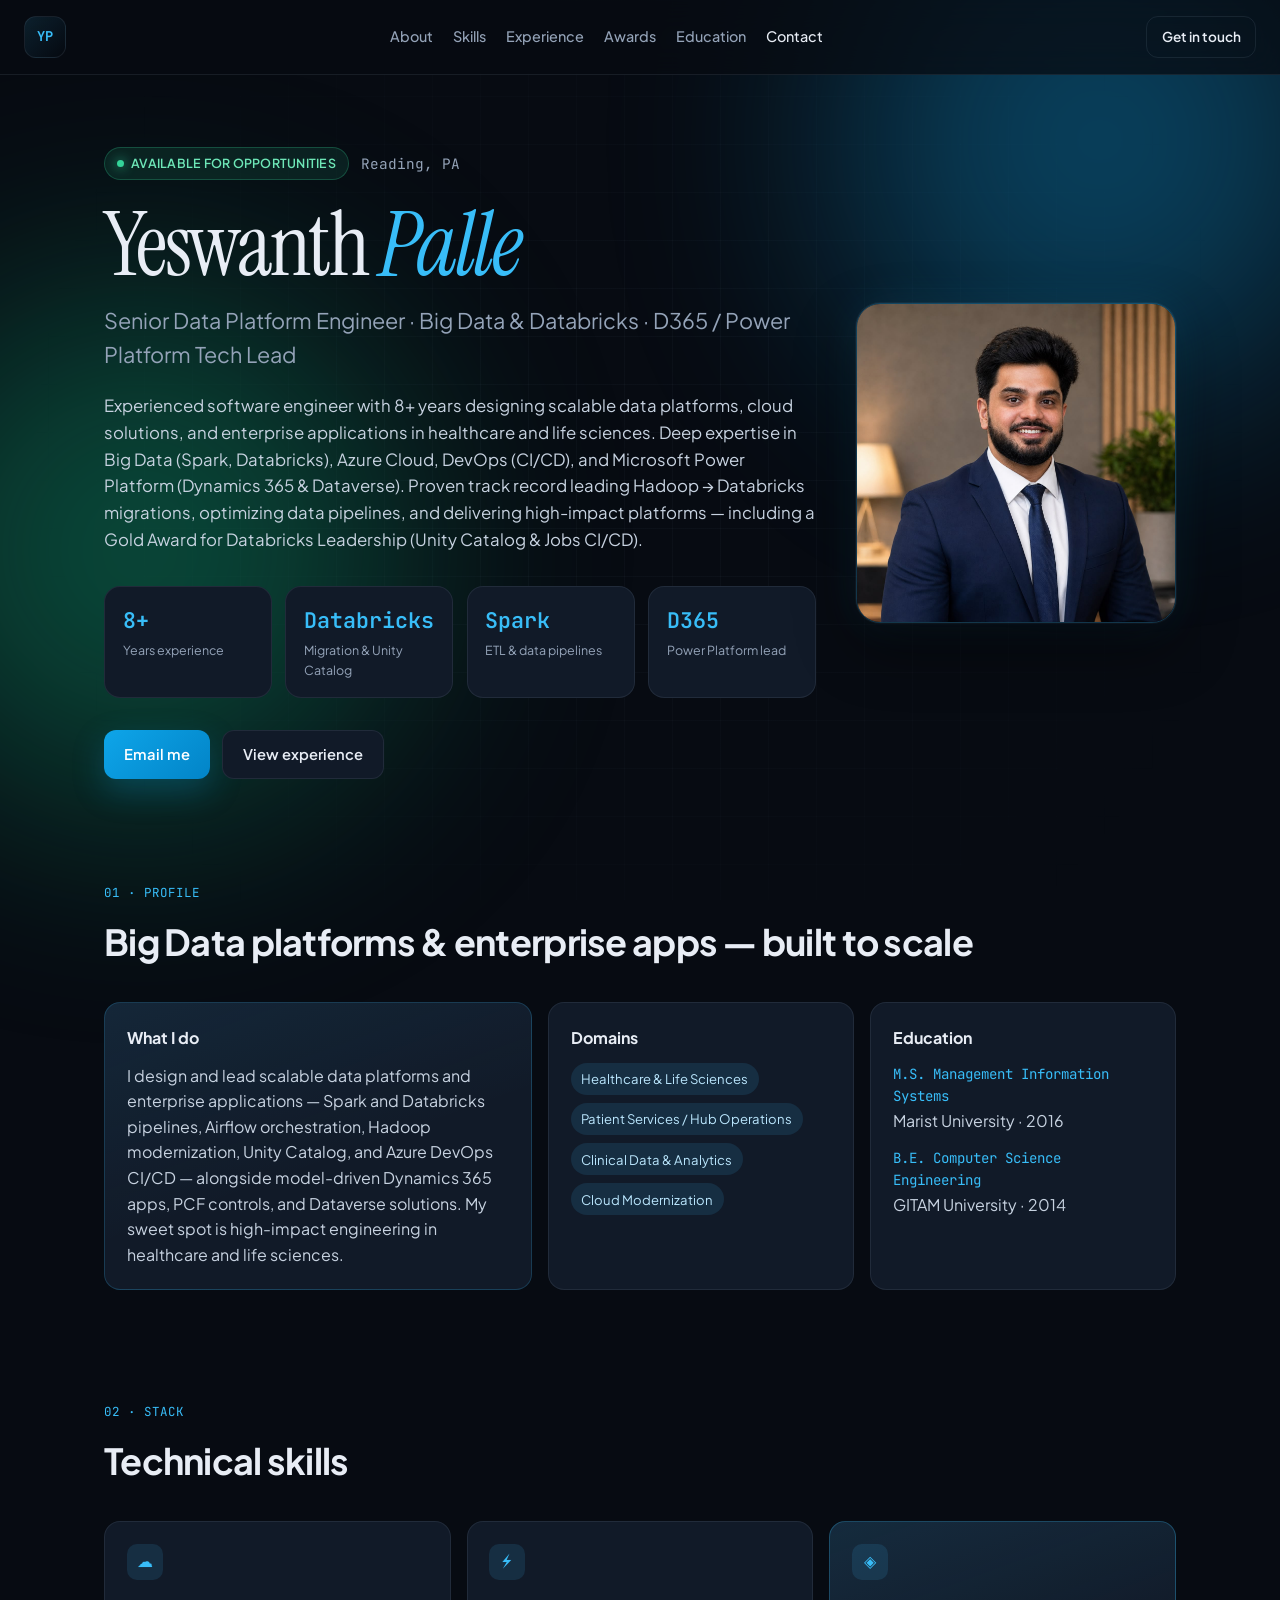
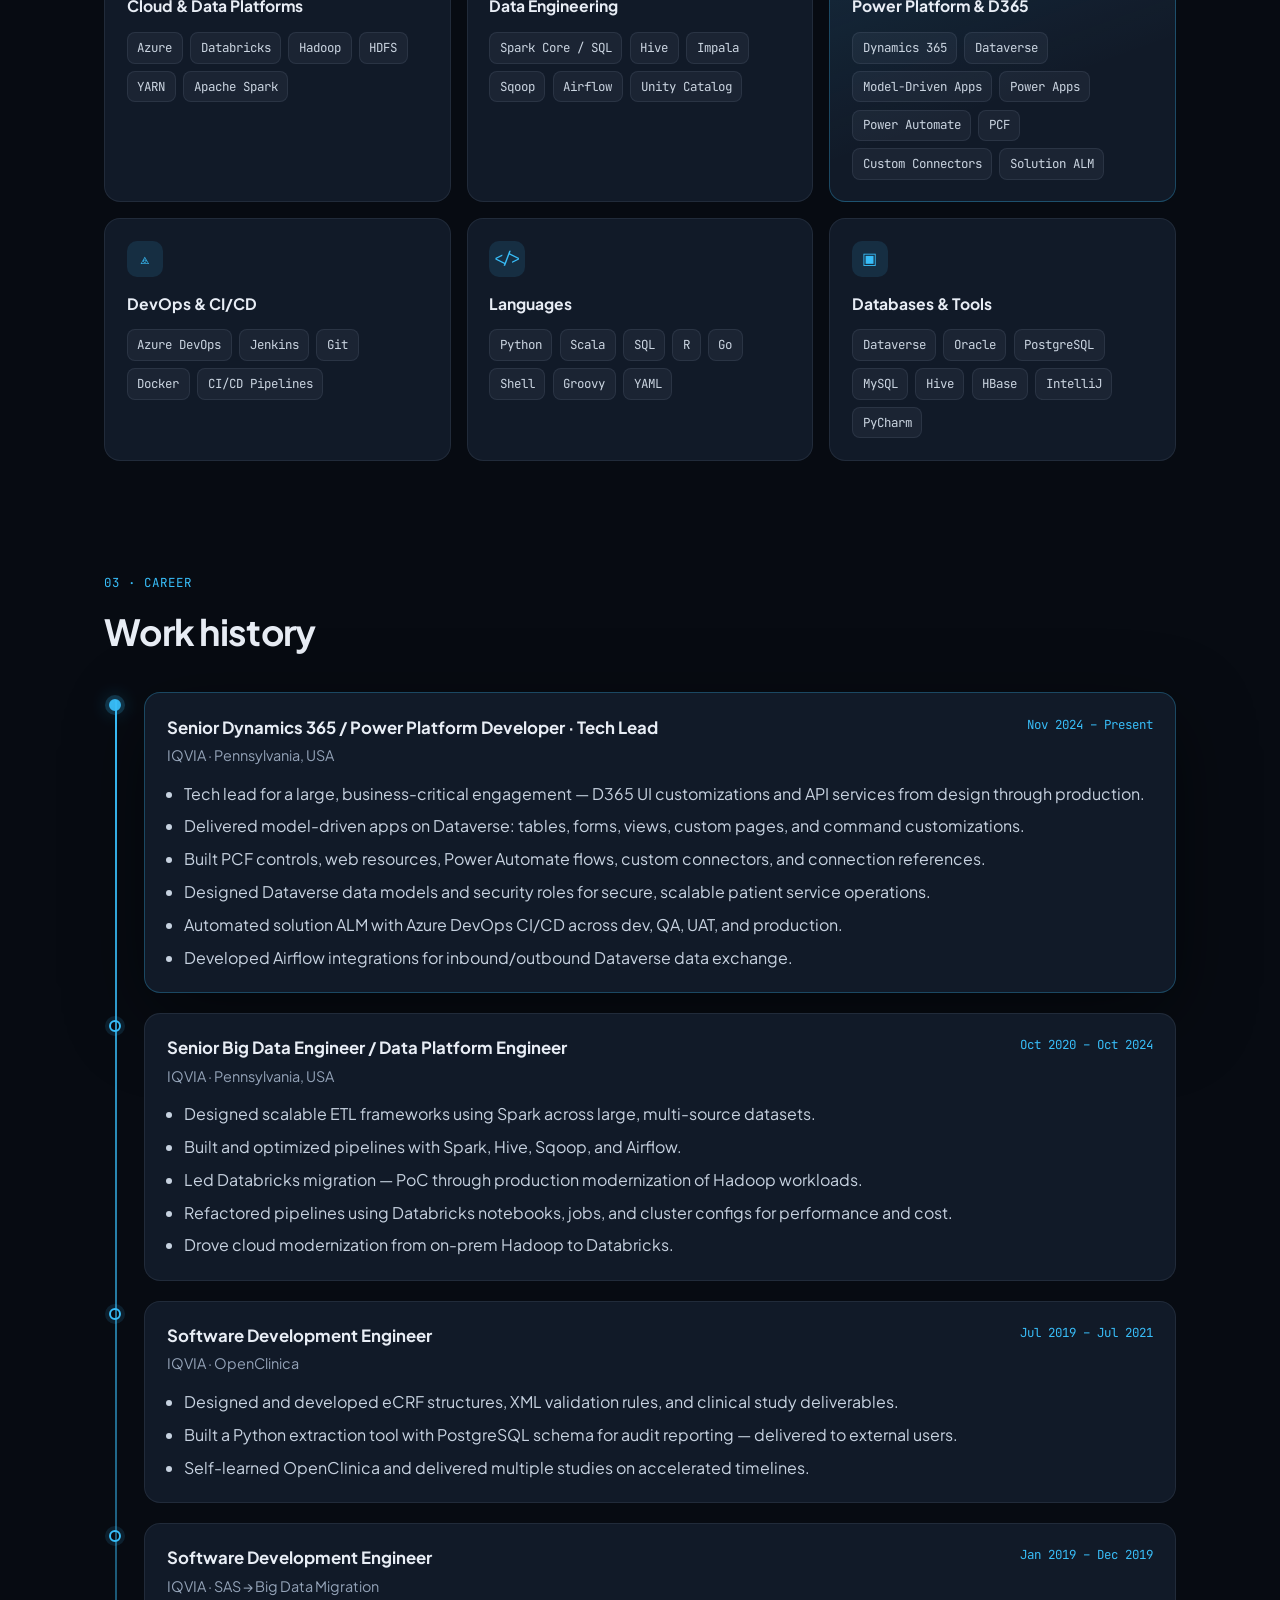
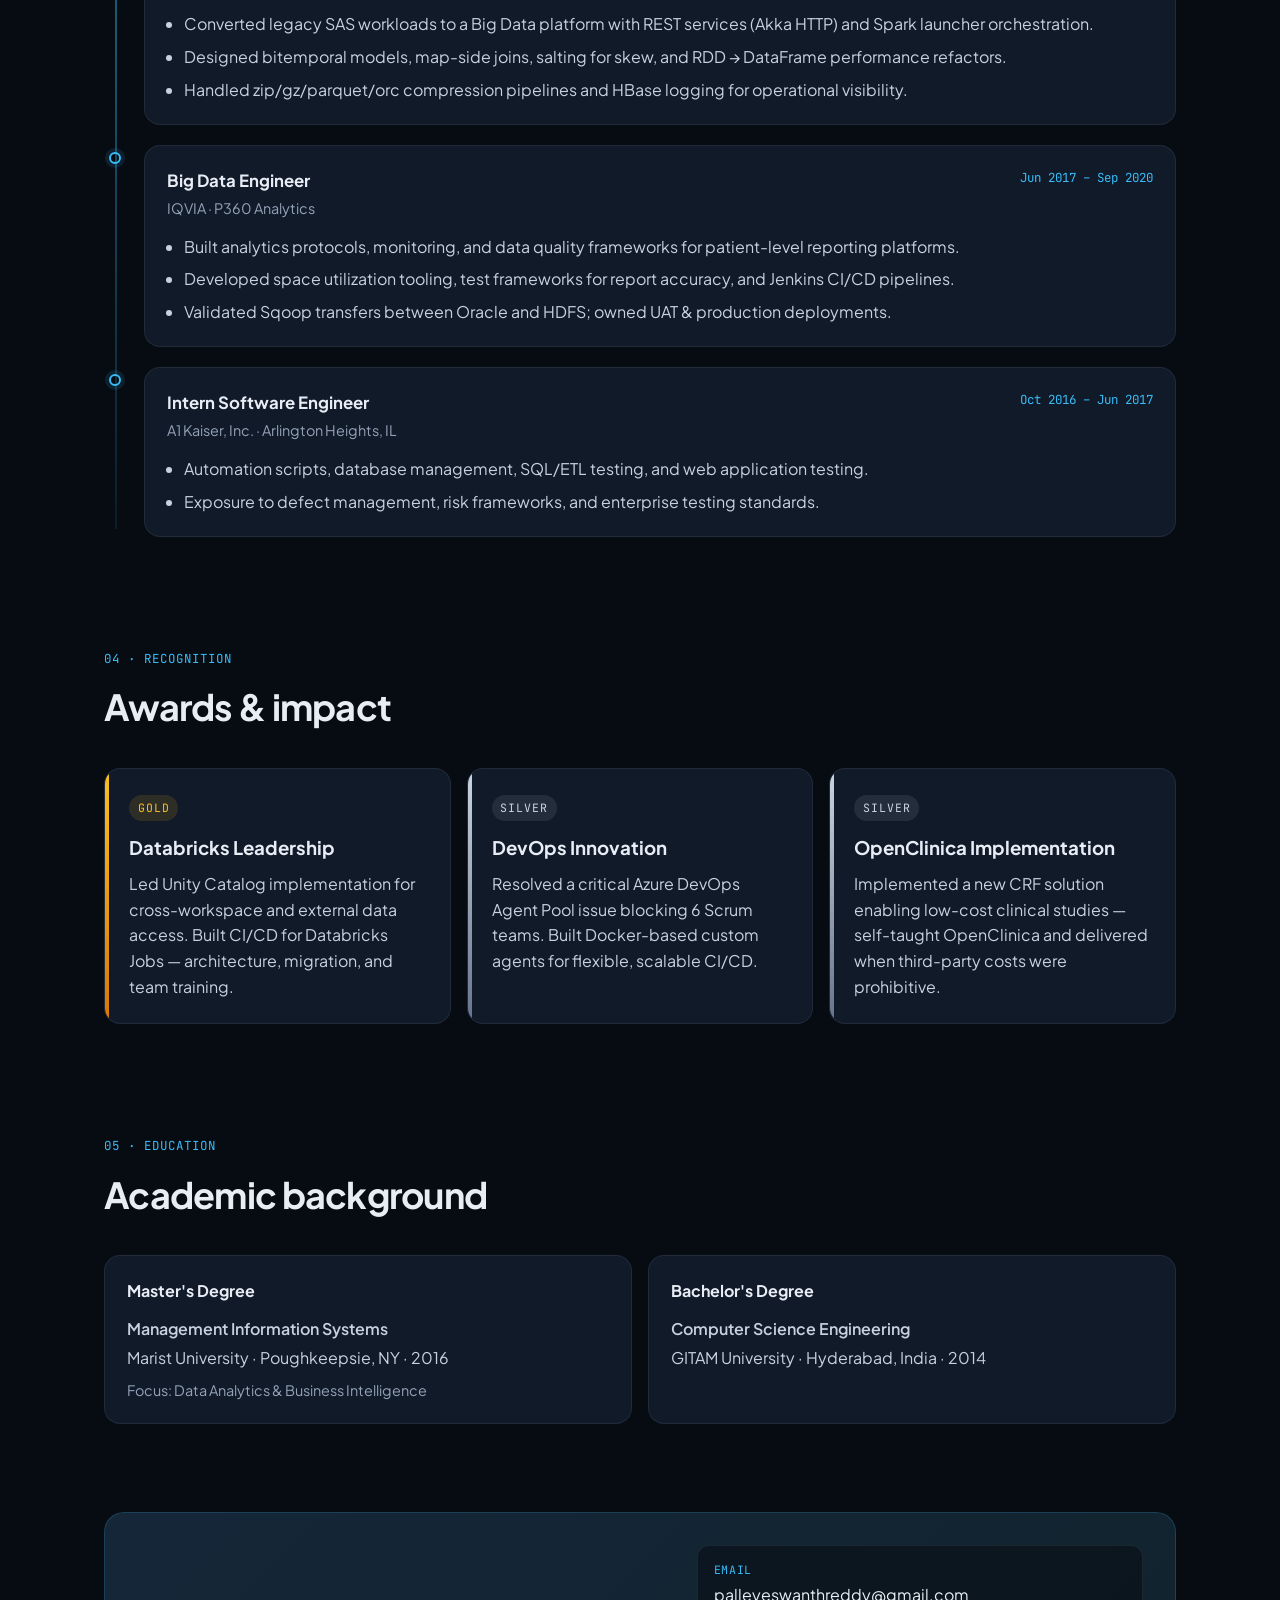
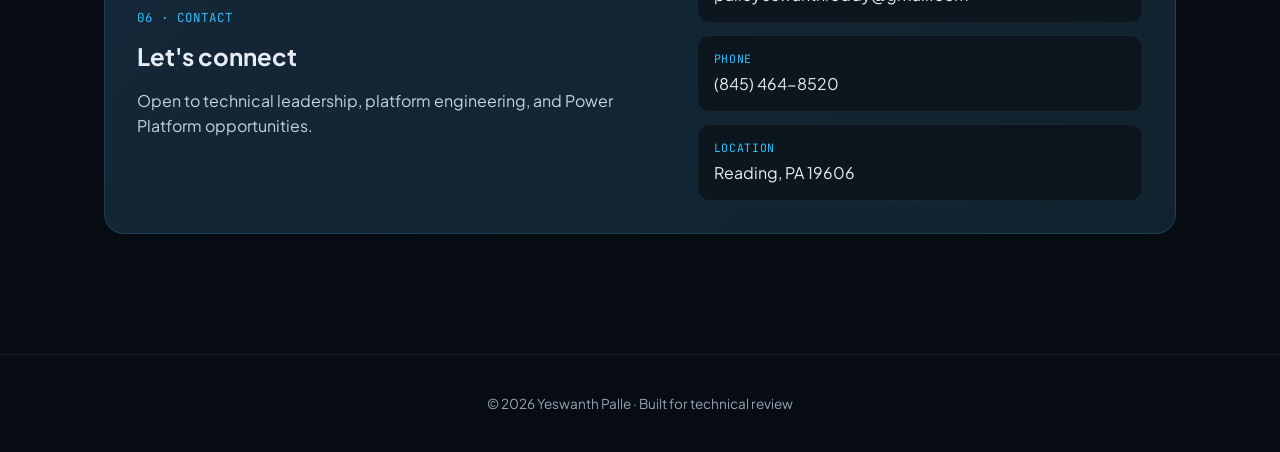
==== index.html @ 52a0916e "Add files via upload" ====
<!DOCTYPE html>
<html lang="en">
<head>
  <meta charset="UTF-8" />
  <meta name="viewport" content="width=device-width, initial-scale=1.0" />
  <meta name="description" content="Yeswanth Palle — Senior Data Platform Engineer & Dynamics 365 / Power Platform Tech Lead. 8+ years in Big Data (Spark, Databricks), Azure, DevOps, and Dataverse." />
  <meta name="author" content="Yeswanth Palle" />
  <title>Yeswanth Palle · Technical Profile</title>
  <link rel="preconnect" href="https://fonts.googleapis.com" />
  <link rel="preconnect" href="https://fonts.gstatic.com" crossorigin />
  <link href="https://fonts.googleapis.com/css2?family=Instrument+Serif:ital@0;1&family=JetBrains+Mono:wght@400;500&family=Plus+Jakarta+Sans:wght@400;500;600;700&display=swap" rel="stylesheet" />
  <link rel="stylesheet" href="styles.css" />
</head>
<body>
  <div class="bg-grid" aria-hidden="true"></div>
  <div class="bg-glow bg-glow--a" aria-hidden="true"></div>
  <div class="bg-glow bg-glow--b" aria-hidden="true"></div>

  <header class="topbar">
    <a class="brand" href="#top">YP</a>
    <nav class="nav" aria-label="Primary">
      <a href="#about">About</a>
      <a href="#skills">Skills</a>
      <a href="#experience">Experience</a>
      <a href="#awards">Awards</a>
      <a href="#education">Education</a>
      <a href="#contact">Contact</a>
    </nav>
    <a class="btn btn--ghost topbar__cta" href="#contact">Get in touch</a>
  </header>

  <main id="top">
    <section class="hero">
      <div class="hero__layout">
        <div class="hero__content">
          <div class="hero__meta">
            <span class="pill">Available for opportunities</span>
            <span class="hero__location">Reading, PA</span>
          </div>
          <h1 class="hero__name">
            Yeswanth <em>Palle</em>
          </h1>
          <p class="hero__title">
            Senior Data Platform Engineer · Big Data &amp; Databricks · D365 / Power Platform Tech Lead
          </p>
          <p class="hero__summary">
            Experienced software engineer with 8+ years designing scalable data platforms, cloud
            solutions, and enterprise applications in healthcare and life sciences. Deep expertise
            in Big Data (Spark, Databricks), Azure Cloud, DevOps (CI/CD), and Microsoft Power
            Platform (Dynamics 365 &amp; Dataverse). Proven track record leading Hadoop → Databricks
            migrations, optimizing data pipelines, and delivering high-impact platforms — including
            a Gold Award for Databricks Leadership (Unity Catalog &amp; Jobs CI/CD).
          </p>
          <div class="hero__stats">
            <div class="stat">
              <span class="stat__value">8+</span>
              <span class="stat__label">Years experience</span>
            </div>
            <div class="stat">
              <span class="stat__value">Databricks</span>
              <span class="stat__label">Migration &amp; Unity Catalog</span>
            </div>
            <div class="stat">
              <span class="stat__value">Spark</span>
              <span class="stat__label">ETL &amp; data pipelines</span>
            </div>
            <div class="stat">
              <span class="stat__value">D365</span>
              <span class="stat__label">Power Platform lead</span>
            </div>
          </div>
          <div class="hero__actions">
            <a class="btn btn--primary" href="mailto:palleyeswanthreddy@gmail.com">Email me</a>
            <a class="btn btn--secondary" href="#experience">View experience</a>
          </div>
        </div>
        <figure class="hero__photo">
          <img src="profile.jpg" alt="Yeswanth Palle" width="320" height="320" />
        </figure>
      </div>
    </section>

    <section id="about" class="section">
      <div class="section__head">
        <span class="section__eyebrow">01 · Profile</span>
        <h2>Big Data platforms &amp; enterprise apps — built to scale</h2>
      </div>
      <div class="about-grid">
        <article class="card card--accent">
          <h3>What I do</h3>
          <p>
            I design and lead scalable data platforms and enterprise applications — Spark and
            Databricks pipelines, Airflow orchestration, Hadoop modernization, Unity Catalog,
            and Azure DevOps CI/CD — alongside model-driven Dynamics 365 apps, PCF controls,
            and Dataverse solutions. My sweet spot is high-impact engineering in healthcare
            and life sciences.
          </p>
        </article>
        <article class="card">
          <h3>Domains</h3>
          <ul class="tag-list">
            <li>Healthcare &amp; Life Sciences</li>
            <li>Patient Services / Hub Operations</li>
            <li>Clinical Data &amp; Analytics</li>
            <li>Cloud Modernization</li>
          </ul>
        </article>
        <article class="card">
          <h3>Education</h3>
          <p class="mono">M.S. Management Information Systems</p>
          <p>Marist University · 2016</p>
          <p class="spacer mono">B.E. Computer Science Engineering</p>
          <p>GITAM University · 2014</p>
        </article>
      </div>
    </section>

    <section id="skills" class="section">
      <div class="section__head">
        <span class="section__eyebrow">02 · Stack</span>
        <h2>Technical skills</h2>
      </div>
      <div class="skills-grid">
        <article class="skill-card">
          <div class="skill-card__icon">☁</div>
          <h3>Cloud &amp; Data Platforms</h3>
          <div class="chips">
            <span>Azure</span><span>Databricks</span><span>Hadoop</span><span>HDFS</span><span>YARN</span><span>Apache Spark</span>
          </div>
        </article>
        <article class="skill-card">
          <div class="skill-card__icon">⚡</div>
          <h3>Data Engineering</h3>
          <div class="chips">
            <span>Spark Core / SQL</span><span>Hive</span><span>Impala</span><span>Sqoop</span><span>Airflow</span><span>Unity Catalog</span>
          </div>
        </article>
        <article class="skill-card skill-card--highlight">
          <div class="skill-card__icon">◈</div>
          <h3>Power Platform &amp; D365</h3>
          <div class="chips">
            <span>Dynamics 365</span><span>Dataverse</span><span>Model-Driven Apps</span><span>Power Apps</span><span>Power Automate</span><span>PCF</span><span>Custom Connectors</span><span>Solution ALM</span>
          </div>
        </article>
        <article class="skill-card">
          <div class="skill-card__icon">⟁</div>
          <h3>DevOps &amp; CI/CD</h3>
          <div class="chips">
            <span>Azure DevOps</span><span>Jenkins</span><span>Git</span><span>Docker</span><span>CI/CD Pipelines</span>
          </div>
        </article>
        <article class="skill-card">
          <div class="skill-card__icon">&lt;/&gt;</div>
          <h3>Languages</h3>
          <div class="chips">
            <span>Python</span><span>Scala</span><span>SQL</span><span>R</span><span>Go</span><span>Shell</span><span>Groovy</span><span>YAML</span>
          </div>
        </article>
        <article class="skill-card">
          <div class="skill-card__icon">▣</div>
          <h3>Databases &amp; Tools</h3>
          <div class="chips">
            <span>Dataverse</span><span>Oracle</span><span>PostgreSQL</span><span>MySQL</span><span>Hive</span><span>HBase</span><span>IntelliJ</span><span>PyCharm</span>
          </div>
        </article>
      </div>
    </section>

    <section id="experience" class="section">
      <div class="section__head">
        <span class="section__eyebrow">03 · Career</span>
        <h2>Work history</h2>
      </div>
      <div class="timeline">
        <article class="timeline__item timeline__item--current">
          <div class="timeline__marker"></div>
          <div class="timeline__body">
            <div class="timeline__header">
              <div>
                <h3>Senior Dynamics 365 / Power Platform Developer · Tech Lead</h3>
                <p class="timeline__company">IQVIA · Pennsylvania, USA</p>
              </div>
              <time>Nov 2024 – Present</time>
            </div>
            <ul>
              <li>Tech lead for a large, business-critical engagement — D365 UI customizations and API services from design through production.</li>
              <li>Delivered model-driven apps on Dataverse: tables, forms, views, custom pages, and command customizations.</li>
              <li>Built PCF controls, web resources, Power Automate flows, custom connectors, and connection references.</li>
              <li>Designed Dataverse data models and security roles for secure, scalable patient service operations.</li>
              <li>Automated solution ALM with Azure DevOps CI/CD across dev, QA, UAT, and production.</li>
              <li>Developed Airflow integrations for inbound/outbound Dataverse data exchange.</li>
            </ul>
          </div>
        </article>

        <article class="timeline__item">
          <div class="timeline__marker"></div>
          <div class="timeline__body">
            <div class="timeline__header">
              <div>
                <h3>Senior Big Data Engineer / Data Platform Engineer</h3>
                <p class="timeline__company">IQVIA · Pennsylvania, USA</p>
              </div>
              <time>Oct 2020 – Oct 2024</time>
            </div>
            <ul>
              <li>Designed scalable ETL frameworks using Spark across large, multi-source datasets.</li>
              <li>Built and optimized pipelines with Spark, Hive, Sqoop, and Airflow.</li>
              <li>Led Databricks migration — PoC through production modernization of Hadoop workloads.</li>
              <li>Refactored pipelines using Databricks notebooks, jobs, and cluster configs for performance and cost.</li>
              <li>Drove cloud modernization from on-prem Hadoop to Databricks.</li>
            </ul>
          </div>
        </article>

        <article class="timeline__item">
          <div class="timeline__marker"></div>
          <div class="timeline__body">
            <div class="timeline__header">
              <div>
                <h3>Software Development Engineer</h3>
                <p class="timeline__company">IQVIA · OpenClinica</p>
              </div>
              <time>Jul 2019 – Jul 2021</time>
            </div>
            <ul>
              <li>Designed and developed eCRF structures, XML validation rules, and clinical study deliverables.</li>
              <li>Built a Python extraction tool with PostgreSQL schema for audit reporting — delivered to external users.</li>
              <li>Self-learned OpenClinica and delivered multiple studies on accelerated timelines.</li>
            </ul>
          </div>
        </article>

        <article class="timeline__item">
          <div class="timeline__marker"></div>
          <div class="timeline__body">
            <div class="timeline__header">
              <div>
                <h3>Software Development Engineer</h3>
                <p class="timeline__company">IQVIA · SAS → Big Data Migration</p>
              </div>
              <time>Jan 2019 – Dec 2019</time>
            </div>
            <ul>
              <li>Converted legacy SAS workloads to a Big Data platform with REST services (Akka HTTP) and Spark launcher orchestration.</li>
              <li>Designed bitemporal models, map-side joins, salting for skew, and RDD → DataFrame performance refactors.</li>
              <li>Handled zip/gz/parquet/orc compression pipelines and HBase logging for operational visibility.</li>
            </ul>
          </div>
        </article>

        <article class="timeline__item">
          <div class="timeline__marker"></div>
          <div class="timeline__body">
            <div class="timeline__header">
              <div>
                <h3>Big Data Engineer</h3>
                <p class="timeline__company">IQVIA · P360 Analytics</p>
              </div>
              <time>Jun 2017 – Sep 2020</time>
            </div>
            <ul>
              <li>Built analytics protocols, monitoring, and data quality frameworks for patient-level reporting platforms.</li>
              <li>Developed space utilization tooling, test frameworks for report accuracy, and Jenkins CI/CD pipelines.</li>
              <li>Validated Sqoop transfers between Oracle and HDFS; owned UAT &amp; production deployments.</li>
            </ul>
          </div>
        </article>

        <article class="timeline__item">
          <div class="timeline__marker"></div>
          <div class="timeline__body">
            <div class="timeline__header">
              <div>
                <h3>Intern Software Engineer</h3>
                <p class="timeline__company">A1 Kaiser, Inc. · Arlington Heights, IL</p>
              </div>
              <time>Oct 2016 – Jun 2017</time>
            </div>
            <ul>
              <li>Automation scripts, database management, SQL/ETL testing, and web application testing.</li>
              <li>Exposure to defect management, risk frameworks, and enterprise testing standards.</li>
            </ul>
          </div>
        </article>
      </div>
    </section>

    <section id="awards" class="section">
      <div class="section__head">
        <span class="section__eyebrow">04 · Recognition</span>
        <h2>Awards &amp; impact</h2>
      </div>
      <div class="awards-grid">
        <article class="award-card award-card--gold">
          <span class="award-card__badge">Gold</span>
          <h3>Databricks Leadership</h3>
          <p>Led Unity Catalog implementation for cross-workspace and external data access. Built CI/CD for Databricks Jobs — architecture, migration, and team training.</p>
        </article>
        <article class="award-card award-card--silver">
          <span class="award-card__badge">Silver</span>
          <h3>DevOps Innovation</h3>
          <p>Resolved a critical Azure DevOps Agent Pool issue blocking 6 Scrum teams. Built Docker-based custom agents for flexible, scalable CI/CD.</p>
        </article>
        <article class="award-card award-card--silver">
          <span class="award-card__badge">Silver</span>
          <h3>OpenClinica Implementation</h3>
          <p>Implemented a new CRF solution enabling low-cost clinical studies — self-taught OpenClinica and delivered when third-party costs were prohibitive.</p>
        </article>
      </div>
    </section>

    <section id="education" class="section section--compact">
      <div class="section__head">
        <span class="section__eyebrow">05 · Education</span>
        <h2>Academic background</h2>
      </div>
      <div class="edu-grid">
        <article class="card">
          <h3>Master's Degree</h3>
          <p class="edu-degree">Management Information Systems</p>
          <p>Marist University · Poughkeepsie, NY · 2016</p>
          <p class="edu-focus">Focus: Data Analytics &amp; Business Intelligence</p>
        </article>
        <article class="card">
          <h3>Bachelor's Degree</h3>
          <p class="edu-degree">Computer Science Engineering</p>
          <p>GITAM University · Hyderabad, India · 2014</p>
        </article>
      </div>
    </section>

    <section id="contact" class="section contact">
      <div class="contact__inner">
        <div>
          <span class="section__eyebrow">06 · Contact</span>
          <h2>Let's connect</h2>
          <p>Open to technical leadership, platform engineering, and Power Platform opportunities.</p>
        </div>
        <div class="contact__links">
          <a class="contact-link" href="mailto:palleyeswanthreddy@gmail.com">
            <span class="contact-link__label">Email</span>
            <span>palleyeswanthreddy@gmail.com</span>
          </a>
          <a class="contact-link" href="tel:+18454648520">
            <span class="contact-link__label">Phone</span>
            <span>(845) 464-8520</span>
          </a>
          <div class="contact-link contact-link--static">
            <span class="contact-link__label">Location</span>
            <span>Reading, PA 19606</span>
          </div>
        </div>
      </div>
    </section>
  </main>

  <footer class="footer">
    <p>© <span id="year"></span> Yeswanth Palle · Built for technical review</p>
  </footer>

  <script src="script.js"></script>
</body>
</html>
---- styles.css ----
:root {
  --bg: #070b12;
  --bg-elevated: #0d1420;
  --bg-card: #111a28;
  --border: rgba(148, 163, 184, 0.12);
  --text: #e8edf5;
  --text-muted: #94a3b8;
  --accent: #38bdf8;
  --accent-soft: rgba(56, 189, 248, 0.12);
  --accent-2: #34d399;
  --gold: #fbbf24;
  --silver: #cbd5e1;
  --serif: "Instrument Serif", Georgia, serif;
  --sans: "Plus Jakarta Sans", system-ui, sans-serif;
  --mono: "JetBrains Mono", ui-monospace, monospace;
  --radius: 16px;
  --shadow: 0 24px 80px rgba(0, 0, 0, 0.45);
  --max: 1120px;
}

*, *::before, *::after { box-sizing: border-box; }
html { scroll-behavior: smooth; }

body {
  margin: 0;
  font-family: var(--sans);
  background: var(--bg);
  color: var(--text);
  line-height: 1.6;
  overflow-x: hidden;
}

.bg-grid {
  position: fixed;
  inset: 0;
  background-image:
    linear-gradient(rgba(148, 163, 184, 0.04) 1px, transparent 1px),
    linear-gradient(90deg, rgba(148, 163, 184, 0.04) 1px, transparent 1px);
  background-size: 48px 48px;
  mask-image: radial-gradient(circle at center, black 20%, transparent 80%);
  pointer-events: none;
  z-index: 0;
}

.bg-glow {
  position: fixed;
  width: 520px;
  height: 520px;
  border-radius: 50%;
  filter: blur(120px);
  opacity: 0.35;
  pointer-events: none;
  z-index: 0;
}
.bg-glow--a { top: -120px; right: -80px; background: #0ea5e9; }
.bg-glow--b { bottom: 10%; left: -120px; background: #10b981; }

.topbar {
  position: sticky;
  top: 0;
  z-index: 100;
  display: flex;
  align-items: center;
  justify-content: space-between;
  gap: 1rem;
  padding: 1rem 1.5rem;
  backdrop-filter: blur(16px);
  background: rgba(7, 11, 18, 0.75);
  border-bottom: 1px solid var(--border);
}

.brand {
  width: 42px;
  height: 42px;
  display: grid;
  place-items: center;
  border-radius: 12px;
  background: linear-gradient(135deg, var(--accent-soft), transparent);
  border: 1px solid var(--border);
  color: var(--accent);
  font-weight: 700;
  text-decoration: none;
  font-family: var(--mono);
  font-size: 0.85rem;
}

.nav {
  display: none;
  gap: 1.25rem;
}
.nav a {
  color: var(--text-muted);
  text-decoration: none;
  font-size: 0.9rem;
  font-weight: 500;
  transition: color 0.2s;
}
.nav a:hover { color: var(--text); }

main {
  position: relative;
  z-index: 1;
  max-width: var(--max);
  margin: 0 auto;
  padding: 0 1.5rem 4rem;
}

.hero {
  padding: 4.5rem 0 3rem;
}

.hero__layout {
  display: grid;
  gap: 2rem;
  align-items: center;
}

.hero__photo {
  margin: 0;
  justify-self: center;
  width: min(100%, 220px);
  order: -1;
}

.hero__photo img {
  display: block;
  width: 100%;
  aspect-ratio: 1;
  object-fit: cover;
  object-position: center top;
  border-radius: 24px;
  border: 1px solid rgba(56, 189, 248, 0.25);
  box-shadow:
    0 24px 60px rgba(0, 0, 0, 0.45),
    0 0 0 1px rgba(148, 163, 184, 0.08),
    0 0 40px rgba(56, 189, 248, 0.12);
}

.hero__meta {
  display: flex;
  flex-wrap: wrap;
  gap: 0.75rem;
  align-items: center;
  margin-bottom: 1.5rem;
}

.pill {
  display: inline-flex;
  align-items: center;
  gap: 0.45rem;
  padding: 0.35rem 0.75rem;
  border-radius: 999px;
  background: rgba(52, 211, 153, 0.1);
  border: 1px solid rgba(52, 211, 153, 0.25);
  color: #6ee7b7;
  font-size: 0.78rem;
  font-weight: 600;
  letter-spacing: 0.02em;
  text-transform: uppercase;
}
.pill::before {
  content: "";
  width: 7px;
  height: 7px;
  border-radius: 50%;
  background: #34d399;
  box-shadow: 0 0 12px #34d399;
}

.hero__location {
  color: var(--text-muted);
  font-size: 0.9rem;
  font-family: var(--mono);
}

.hero__name {
  font-family: var(--serif);
  font-size: clamp(3rem, 8vw, 5.5rem);
  line-height: 0.95;
  font-weight: 400;
  margin: 0 0 1rem;
  letter-spacing: -0.03em;
}
.hero__name em {
  font-style: italic;
  color: var(--accent);
}

.hero__title {
  font-size: clamp(1.05rem, 2.5vw, 1.35rem);
  color: var(--text-muted);
  margin: 0 0 1.25rem;
  max-width: 52ch;
}

.hero__summary {
  font-size: 1.05rem;
  max-width: 62ch;
  color: #c7d2e0;
  margin: 0 0 2rem;
}

.hero__stats {
  display: grid;
  grid-template-columns: repeat(2, 1fr);
  gap: 0.85rem;
  margin-bottom: 2rem;
}

.stat {
  padding: 1rem 1.1rem;
  border-radius: var(--radius);
  background: var(--bg-card);
  border: 1px solid var(--border);
}
.stat__value {
  display: block;
  font-family: var(--mono);
  font-size: 1.35rem;
  font-weight: 600;
  color: var(--accent);
}
.stat__label {
  display: block;
  font-size: 0.78rem;
  color: var(--text-muted);
  margin-top: 0.2rem;
}

.hero__actions {
  display: flex;
  flex-wrap: wrap;
  gap: 0.75rem;
}

.btn {
  display: inline-flex;
  align-items: center;
  justify-content: center;
  padding: 0.75rem 1.25rem;
  border-radius: 12px;
  font-weight: 600;
  font-size: 0.92rem;
  text-decoration: none;
  transition: transform 0.2s, background 0.2s, border-color 0.2s;
}
.btn:hover { transform: translateY(-1px); }
.btn--primary {
  background: linear-gradient(135deg, #0ea5e9, #0284c7);
  color: white;
  box-shadow: 0 12px 32px rgba(14, 165, 233, 0.25);
}
.btn--secondary {
  background: var(--bg-card);
  color: var(--text);
  border: 1px solid var(--border);
}
.btn--ghost {
  display: none;
  border: 1px solid var(--border);
  color: var(--text);
  background: transparent;
  padding: 0.55rem 0.9rem;
  font-size: 0.85rem;
}

.section {
  padding: 3.5rem 0;
}
.section--compact { padding-bottom: 2rem; }

.section__head {
  margin-bottom: 2rem;
}
.section__eyebrow {
  display: block;
  font-family: var(--mono);
  font-size: 0.78rem;
  color: var(--accent);
  letter-spacing: 0.08em;
  text-transform: uppercase;
  margin-bottom: 0.6rem;
}
.section__head h2 {
  margin: 0;
  font-size: clamp(1.6rem, 4vw, 2.25rem);
  letter-spacing: -0.02em;
}

.about-grid,
.skills-grid,
.awards-grid,
.edu-grid {
  display: grid;
  gap: 1rem;
}

.card {
  padding: 1.35rem;
  border-radius: var(--radius);
  background: var(--bg-card);
  border: 1px solid var(--border);
}
.card--accent {
  background: linear-gradient(160deg, rgba(56, 189, 248, 0.08), transparent 55%), var(--bg-card);
  border-color: rgba(56, 189, 248, 0.2);
}
.card h3 {
  margin: 0 0 0.75rem;
  font-size: 1rem;
}
.card p { margin: 0; color: #c7d2e0; }
.card .mono {
  font-family: var(--mono);
  font-size: 0.88rem;
  color: var(--accent);
}
.card .spacer { margin-top: 0.85rem; }

.tag-list {
  list-style: none;
  padding: 0;
  margin: 0;
  display: flex;
  flex-wrap: wrap;
  gap: 0.5rem;
}
.tag-list li {
  padding: 0.35rem 0.65rem;
  border-radius: 999px;
  background: var(--accent-soft);
  color: #bae6fd;
  font-size: 0.82rem;
}

.skill-card {
  padding: 1.35rem;
  border-radius: var(--radius);
  background: var(--bg-card);
  border: 1px solid var(--border);
  transition: border-color 0.2s, transform 0.2s;
}
.skill-card:hover {
  transform: translateY(-2px);
  border-color: rgba(56, 189, 248, 0.25);
}
.skill-card--highlight {
  background: linear-gradient(160deg, rgba(56, 189, 248, 0.1), transparent 60%), var(--bg-card);
  border-color: rgba(56, 189, 248, 0.28);
}
.skill-card__icon {
  width: 36px;
  height: 36px;
  display: grid;
  place-items: center;
  border-radius: 10px;
  background: var(--accent-soft);
  color: var(--accent);
  font-family: var(--mono);
  margin-bottom: 0.85rem;
}
.skill-card h3 {
  margin: 0 0 0.85rem;
  font-size: 0.98rem;
}

.chips {
  display: flex;
  flex-wrap: wrap;
  gap: 0.45rem;
}
.chips span {
  padding: 0.3rem 0.6rem;
  border-radius: 8px;
  background: rgba(148, 163, 184, 0.08);
  border: 1px solid var(--border);
  color: #cbd5e1;
  font-size: 0.78rem;
  font-family: var(--mono);
}

.timeline {
  position: relative;
  display: grid;
  gap: 1.25rem;
}
.timeline::before {
  content: "";
  position: absolute;
  left: 11px;
  top: 8px;
  bottom: 8px;
  width: 2px;
  background: linear-gradient(var(--accent), rgba(56, 189, 248, 0.1));
}

.timeline__item {
  display: grid;
  grid-template-columns: 24px 1fr;
  gap: 1rem;
}
.timeline__marker {
  width: 12px;
  height: 12px;
  margin-top: 0.45rem;
  margin-left: 5px;
  border-radius: 50%;
  background: var(--bg);
  border: 2px solid var(--accent);
  box-shadow: 0 0 0 4px rgba(56, 189, 248, 0.12);
}
.timeline__item--current .timeline__marker {
  background: var(--accent);
  box-shadow: 0 0 0 4px rgba(56, 189, 248, 0.2), 0 0 20px rgba(56, 189, 248, 0.5);
}
.timeline__body {
  padding: 1.35rem;
  border-radius: var(--radius);
  background: var(--bg-card);
  border: 1px solid var(--border);
}
.timeline__item--current .timeline__body {
  border-color: rgba(56, 189, 248, 0.28);
  box-shadow: var(--shadow);
}
.timeline__header {
  display: flex;
  flex-direction: column;
  gap: 0.35rem;
  margin-bottom: 0.85rem;
}
.timeline__header h3 {
  margin: 0;
  font-size: 1.05rem;
}
.timeline__company {
  margin: 0.15rem 0 0;
  color: var(--text-muted);
  font-size: 0.9rem;
}
.timeline__header time {
  font-family: var(--mono);
  font-size: 0.78rem;
  color: var(--accent);
  white-space: nowrap;
}
.timeline__body ul {
  margin: 0;
  padding-left: 1.1rem;
  color: #c7d2e0;
}
.timeline__body li + li { margin-top: 0.45rem; }

.awards-grid { grid-template-columns: 1fr; }

.award-card {
  position: relative;
  padding: 1.5rem;
  border-radius: var(--radius);
  background: var(--bg-card);
  border: 1px solid var(--border);
  overflow: hidden;
}
.award-card::after {
  content: "";
  position: absolute;
  inset: 0 auto 0 0;
  width: 4px;
}
.award-card--gold::after { background: linear-gradient(var(--gold), #d97706); }
.award-card--silver::after { background: linear-gradient(var(--silver), #64748b); }
.award-card__badge {
  display: inline-block;
  font-family: var(--mono);
  font-size: 0.72rem;
  letter-spacing: 0.08em;
  text-transform: uppercase;
  padding: 0.25rem 0.55rem;
  border-radius: 999px;
  margin-bottom: 0.75rem;
}
.award-card--gold .award-card__badge {
  background: rgba(251, 191, 36, 0.12);
  color: var(--gold);
}
.award-card--silver .award-card__badge {
  background: rgba(203, 213, 225, 0.1);
  color: var(--silver);
}
.award-card h3 { margin: 0 0 0.5rem; }
.award-card p { margin: 0; color: #c7d2e0; }

.edu-degree {
  font-weight: 600;
  color: var(--text);
  margin-bottom: 0.25rem !important;
}
.edu-focus {
  margin-top: 0.5rem !important;
  font-size: 0.9rem;
  color: var(--text-muted) !important;
}

.contact__inner {
  display: grid;
  gap: 1.5rem;
  padding: 2rem;
  border-radius: calc(var(--radius) + 4px);
  background: linear-gradient(135deg, rgba(56, 189, 248, 0.08), rgba(16, 185, 129, 0.06)), var(--bg-card);
  border: 1px solid rgba(56, 189, 248, 0.18);
}
.contact__inner h2 { margin: 0.35rem 0 0.75rem; }
.contact__inner p { margin: 0; color: #c7d2e0; max-width: 42ch; }

.contact__links {
  display: grid;
  gap: 0.75rem;
}
.contact-link {
  display: grid;
  gap: 0.15rem;
  padding: 0.9rem 1rem;
  border-radius: 12px;
  background: rgba(7, 11, 18, 0.55);
  border: 1px solid var(--border);
  text-decoration: none;
  color: var(--text);
  transition: border-color 0.2s, transform 0.2s;
}
.contact-link:hover {
  border-color: rgba(56, 189, 248, 0.35);
  transform: translateY(-1px);
}
.contact-link__label {
  font-family: var(--mono);
  font-size: 0.72rem;
  color: var(--accent);
  text-transform: uppercase;
  letter-spacing: 0.06em;
}
.contact-link--static { cursor: default; }

.footer {
  position: relative;
  z-index: 1;
  text-align: center;
  padding: 1.5rem;
  color: var(--text-muted);
  font-size: 0.85rem;
  border-top: 1px solid var(--border);
}

@media (min-width: 640px) {
  .hero__layout {
    grid-template-columns: 1fr auto;
    gap: 2.5rem;
  }
  .hero__photo {
    width: 300px;
    order: 2;
  }
  .hero__content { order: 1; }
  .hero__stats { grid-template-columns: repeat(4, 1fr); }
  .about-grid { grid-template-columns: 1.4fr 1fr 1fr; }
  .skills-grid { grid-template-columns: repeat(2, 1fr); }
  .awards-grid { grid-template-columns: repeat(3, 1fr); }
  .edu-grid { grid-template-columns: repeat(2, 1fr); }
  .timeline__header {
    flex-direction: row;
    justify-content: space-between;
    align-items: flex-start;
  }
  .contact__inner { grid-template-columns: 1.2fr 1fr; align-items: center; }
}

@media (min-width: 900px) {
  .nav { display: flex; }
  .btn--ghost { display: inline-flex; }
  .skills-grid { grid-template-columns: repeat(3, 1fr); }
  .hero__photo { width: 320px; }
}

@media print {
  .topbar, .hero__actions, .bg-grid, .bg-glow { display: none; }
  body { background: white; color: black; }
  .card, .timeline__body, .skill-card, .award-card, .contact__inner {
    break-inside: avoid;
    border-color: #ddd;
    background: white;
  }
}
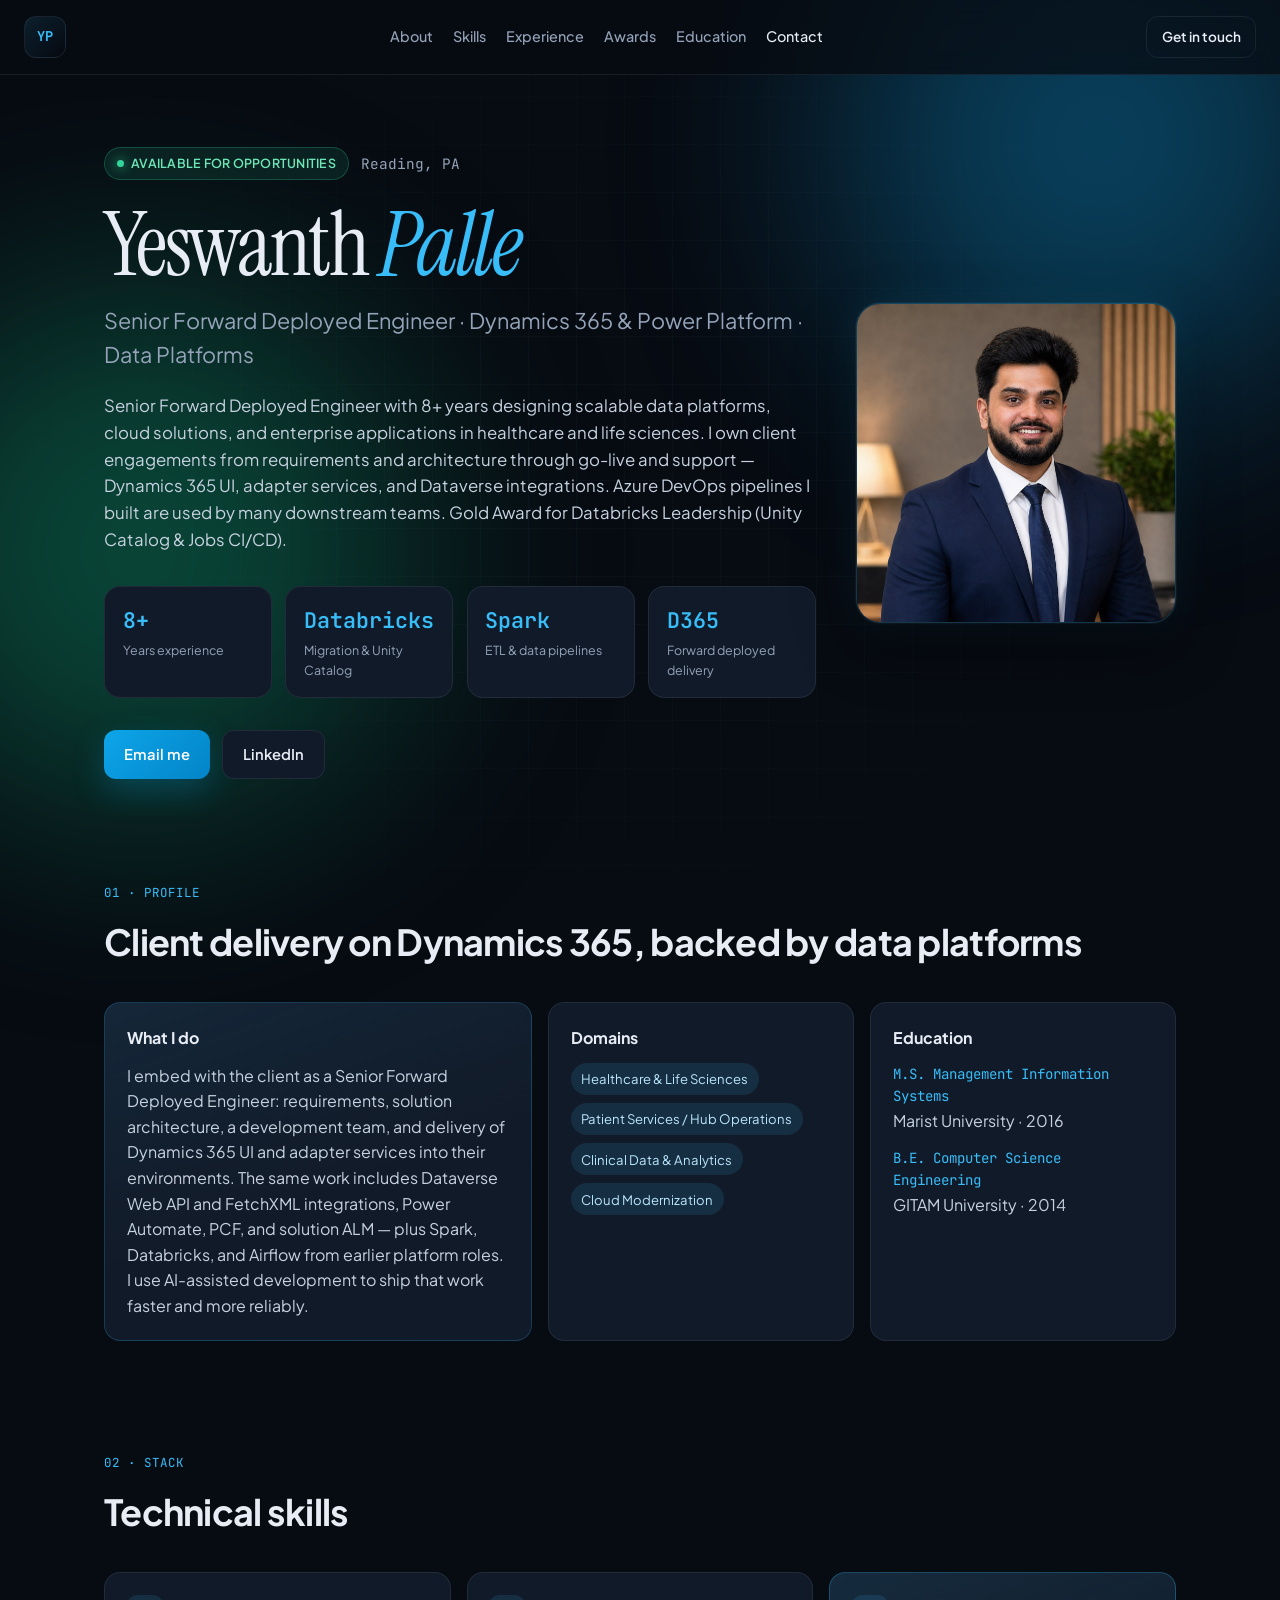
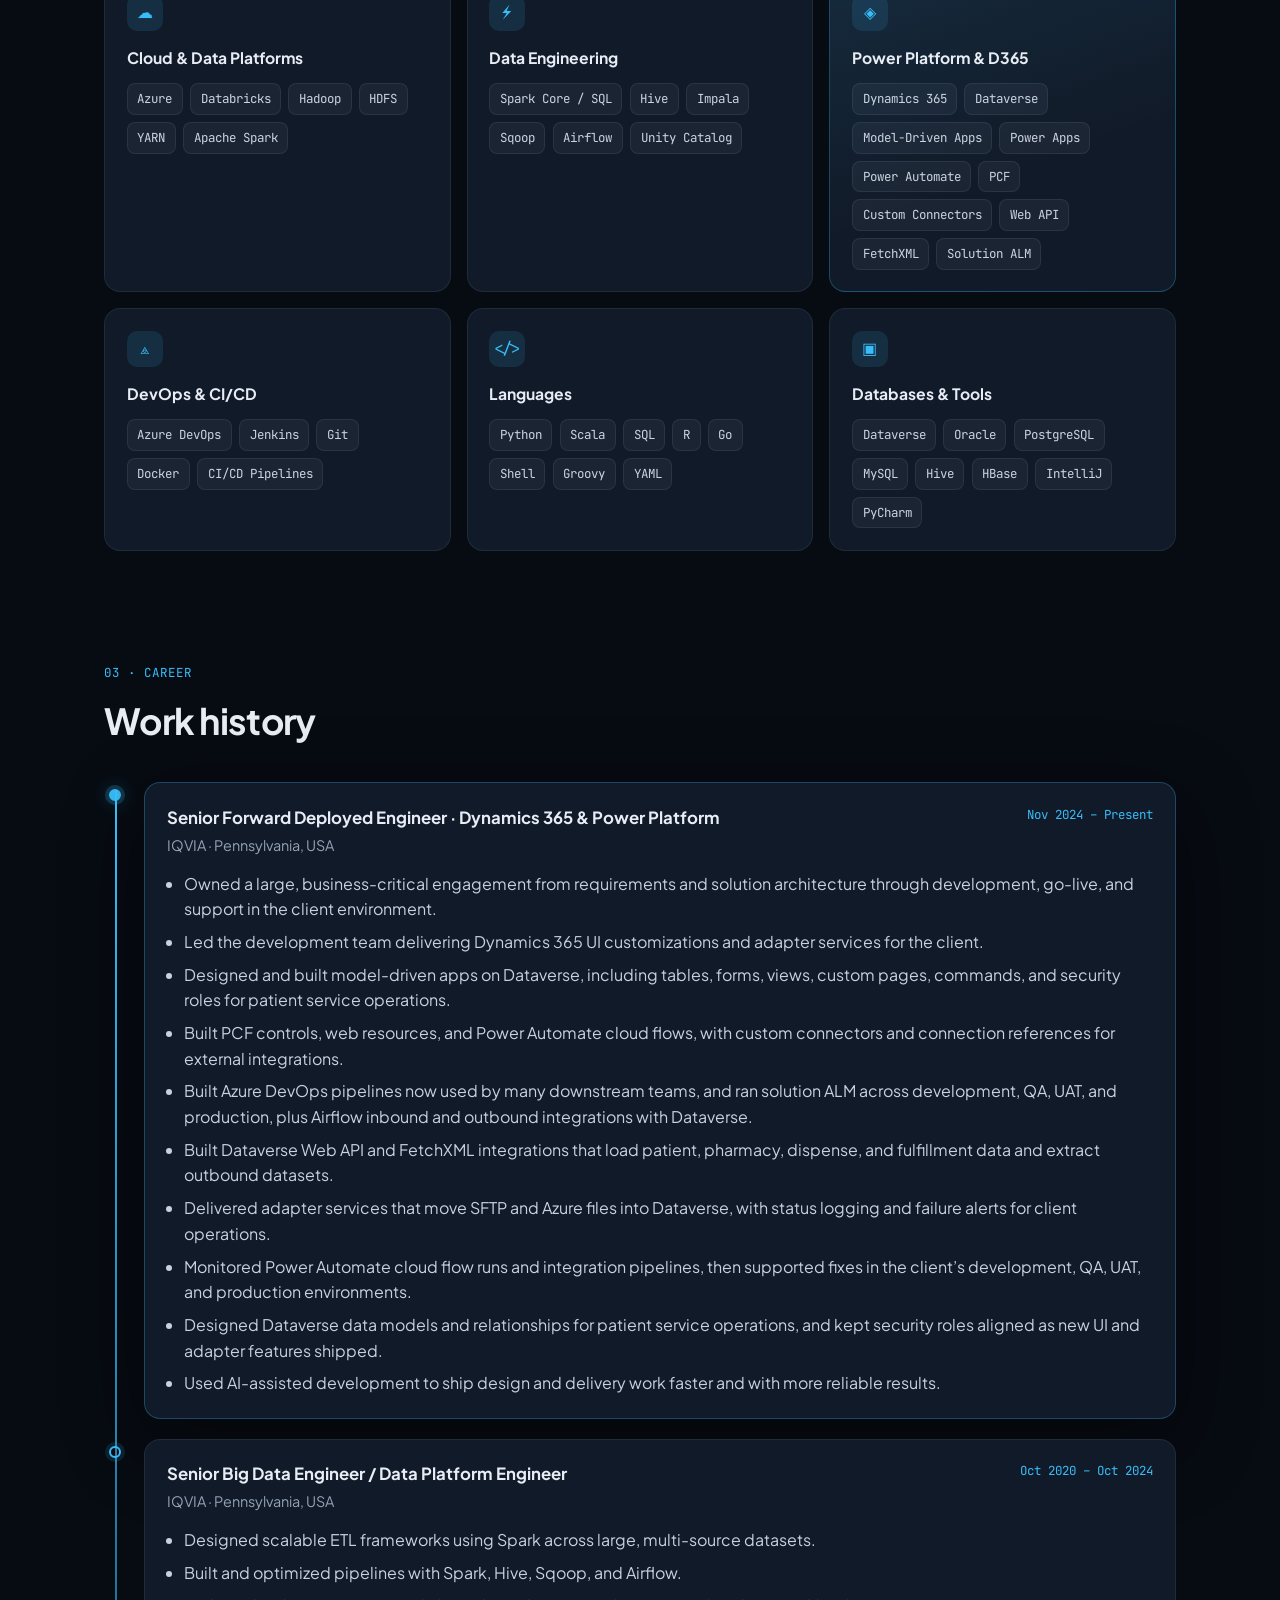
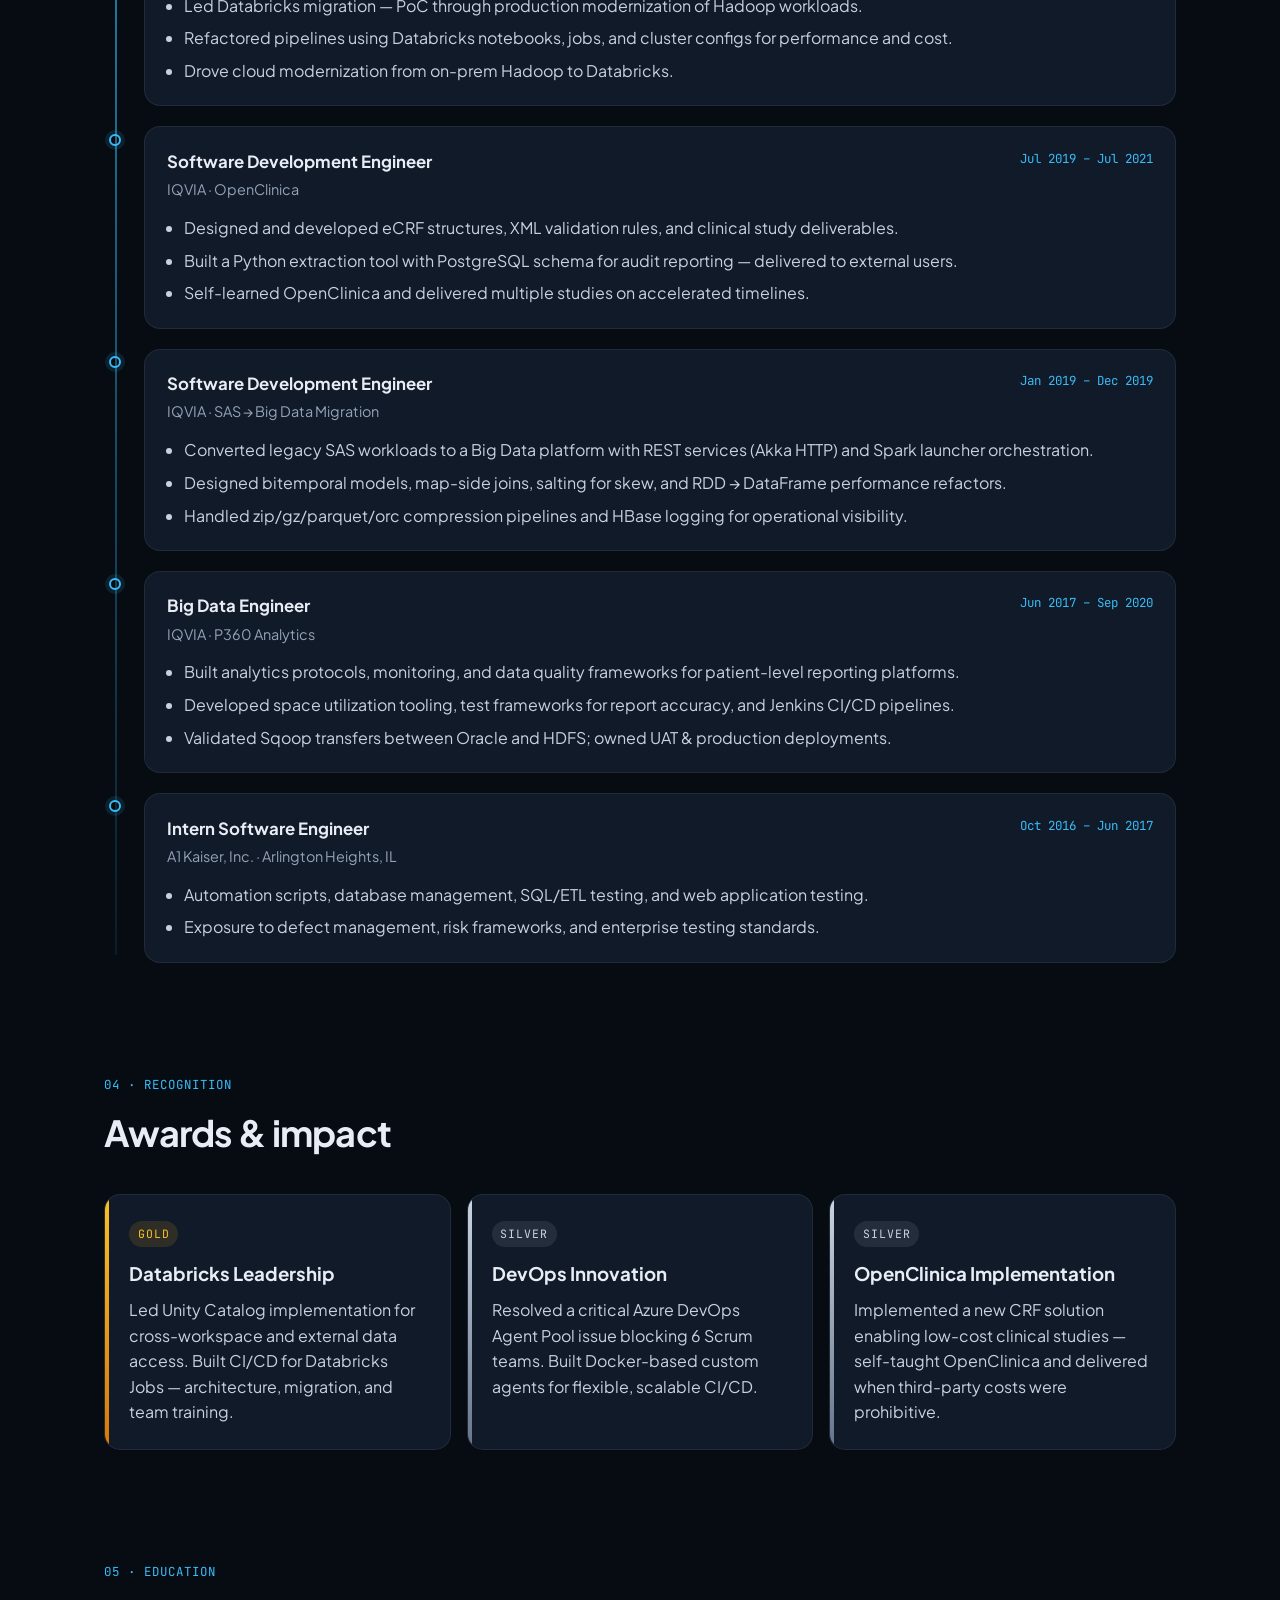
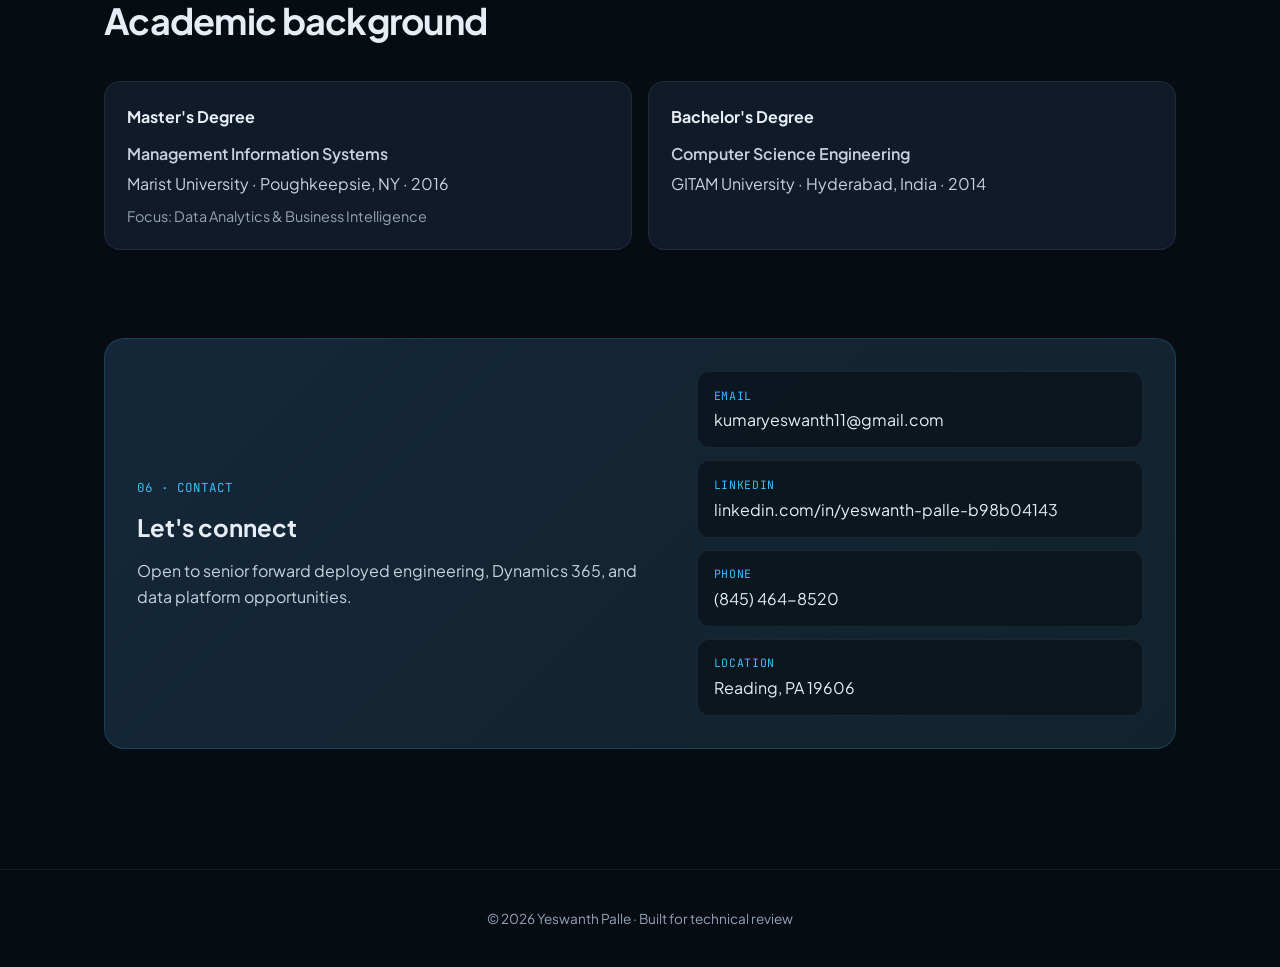
==== commit f90f3db2: "my changes" ====
--- a/index.html
+++ b/index.html
@@ -3,9 +3,9 @@
 <head>
   <meta charset="UTF-8" />
   <meta name="viewport" content="width=device-width, initial-scale=1.0" />
-  <meta name="description" content="Yeswanth Palle — Senior Data Platform Engineer & Dynamics 365 / Power Platform Tech Lead. 8+ years in Big Data (Spark, Databricks), Azure, DevOps, and Dataverse." />
+  <meta name="description" content="Yeswanth Palle — Senior Forward Deployed Engineer, Dynamics 365 and Power Platform. 8+ years in client delivery, Dataverse, Big Data (Spark, Databricks), Azure, and DevOps." />
   <meta name="author" content="Yeswanth Palle" />
-  <title>Yeswanth Palle · Technical Profile</title>
+  <title>Yeswanth Palle · Senior Forward Deployed Engineer</title>
   <link rel="preconnect" href="https://fonts.googleapis.com" />
   <link rel="preconnect" href="https://fonts.gstatic.com" crossorigin />
   <link href="https://fonts.googleapis.com/css2?family=Instrument+Serif:ital@0;1&family=JetBrains+Mono:wght@400;500&family=Plus+Jakarta+Sans:wght@400;500;600;700&display=swap" rel="stylesheet" />
@@ -41,15 +41,14 @@
             Yeswanth <em>Palle</em>
           </h1>
           <p class="hero__title">
-            Senior Data Platform Engineer · Big Data &amp; Databricks · D365 / Power Platform Tech Lead
+            Senior Forward Deployed Engineer · Dynamics 365 &amp; Power Platform · Data Platforms
           </p>
           <p class="hero__summary">
-            Experienced software engineer with 8+ years designing scalable data platforms, cloud
-            solutions, and enterprise applications in healthcare and life sciences. Deep expertise
-            in Big Data (Spark, Databricks), Azure Cloud, DevOps (CI/CD), and Microsoft Power
-            Platform (Dynamics 365 &amp; Dataverse). Proven track record leading Hadoop → Databricks
-            migrations, optimizing data pipelines, and delivering high-impact platforms — including
-            a Gold Award for Databricks Leadership (Unity Catalog &amp; Jobs CI/CD).
+            Senior Forward Deployed Engineer with 8+ years designing scalable data platforms, cloud
+            solutions, and enterprise applications in healthcare and life sciences. I own client
+            engagements from requirements and architecture through go-live and support — Dynamics 365
+            UI, adapter services, and Dataverse integrations. Azure DevOps pipelines I built are used
+            by many downstream teams. Gold Award for Databricks Leadership (Unity Catalog &amp; Jobs CI/CD).
           </p>
           <div class="hero__stats">
             <div class="stat">
@@ -66,12 +65,12 @@
             </div>
             <div class="stat">
               <span class="stat__value">D365</span>
-              <span class="stat__label">Power Platform lead</span>
+              <span class="stat__label">Forward deployed delivery</span>
             </div>
           </div>
           <div class="hero__actions">
-            <a class="btn btn--primary" href="mailto:palleyeswanthreddy@gmail.com">Email me</a>
-            <a class="btn btn--secondary" href="#experience">View experience</a>
+            <a class="btn btn--primary" href="mailto:kumaryeswanth11@gmail.com">Email me</a>
+            <a class="btn btn--secondary" href="https://www.linkedin.com/in/yeswanth-palle-b98b04143" target="_blank" rel="noopener noreferrer">LinkedIn</a>
           </div>
         </div>
         <figure class="hero__photo">
@@ -83,17 +82,18 @@
     <section id="about" class="section">
       <div class="section__head">
         <span class="section__eyebrow">01 · Profile</span>
-        <h2>Big Data platforms &amp; enterprise apps — built to scale</h2>
+        <h2>Client delivery on Dynamics 365, backed by data platforms</h2>
       </div>
       <div class="about-grid">
         <article class="card card--accent">
           <h3>What I do</h3>
           <p>
-            I design and lead scalable data platforms and enterprise applications — Spark and
-            Databricks pipelines, Airflow orchestration, Hadoop modernization, Unity Catalog,
-            and Azure DevOps CI/CD — alongside model-driven Dynamics 365 apps, PCF controls,
-            and Dataverse solutions. My sweet spot is high-impact engineering in healthcare
-            and life sciences.
+            I embed with the client as a Senior Forward Deployed Engineer: requirements,
+            solution architecture, a development team, and delivery of Dynamics 365 UI and
+            adapter services into their environments. The same work includes Dataverse Web API
+            and FetchXML integrations, Power Automate, PCF, and solution ALM — plus Spark,
+            Databricks, and Airflow from earlier platform roles. I use AI-assisted development
+            to ship that work faster and more reliably.
           </p>
         </article>
         <article class="card">
@@ -139,7 +139,7 @@
           <div class="skill-card__icon">◈</div>
           <h3>Power Platform &amp; D365</h3>
           <div class="chips">
-            <span>Dynamics 365</span><span>Dataverse</span><span>Model-Driven Apps</span><span>Power Apps</span><span>Power Automate</span><span>PCF</span><span>Custom Connectors</span><span>Solution ALM</span>
+            <span>Dynamics 365</span><span>Dataverse</span><span>Model-Driven Apps</span><span>Power Apps</span><span>Power Automate</span><span>PCF</span><span>Custom Connectors</span><span>Web API</span><span>FetchXML</span><span>Solution ALM</span>
           </div>
         </article>
         <article class="skill-card">
@@ -177,18 +177,22 @@
           <div class="timeline__body">
             <div class="timeline__header">
               <div>
-                <h3>Senior Dynamics 365 / Power Platform Developer · Tech Lead</h3>
+                <h3>Senior Forward Deployed Engineer · Dynamics 365 &amp; Power Platform</h3>
                 <p class="timeline__company">IQVIA · Pennsylvania, USA</p>
               </div>
               <time>Nov 2024 – Present</time>
             </div>
             <ul>
-              <li>Tech lead for a large, business-critical engagement — D365 UI customizations and API services from design through production.</li>
-              <li>Delivered model-driven apps on Dataverse: tables, forms, views, custom pages, and command customizations.</li>
-              <li>Built PCF controls, web resources, Power Automate flows, custom connectors, and connection references.</li>
-              <li>Designed Dataverse data models and security roles for secure, scalable patient service operations.</li>
-              <li>Automated solution ALM with Azure DevOps CI/CD across dev, QA, UAT, and production.</li>
-              <li>Developed Airflow integrations for inbound/outbound Dataverse data exchange.</li>
+              <li>Owned a large, business-critical engagement from requirements and solution architecture through development, go-live, and support in the client environment.</li>
+              <li>Led the development team delivering Dynamics 365 UI customizations and adapter services for the client.</li>
+              <li>Designed and built model-driven apps on Dataverse, including tables, forms, views, custom pages, commands, and security roles for patient service operations.</li>
+              <li>Built PCF controls, web resources, and Power Automate cloud flows, with custom connectors and connection references for external integrations.</li>
+              <li>Built Azure DevOps pipelines now used by many downstream teams, and ran solution ALM across development, QA, UAT, and production, plus Airflow inbound and outbound integrations with Dataverse.</li>
+              <li>Built Dataverse Web API and FetchXML integrations that load patient, pharmacy, dispense, and fulfillment data and extract outbound datasets.</li>
+              <li>Delivered adapter services that move SFTP and Azure files into Dataverse, with status logging and failure alerts for client operations.</li>
+              <li>Monitored Power Automate cloud flow runs and integration pipelines, then supported fixes in the client’s development, QA, UAT, and production environments.</li>
+              <li>Designed Dataverse data models and relationships for patient service operations, and kept security roles aligned as new UI and adapter features shipped.</li>
+              <li>Used AI-assisted development to ship design and delivery work faster and with more reliable results.</li>
             </ul>
           </div>
         </article>
@@ -335,12 +339,16 @@
         <div>
           <span class="section__eyebrow">06 · Contact</span>
           <h2>Let's connect</h2>
-          <p>Open to technical leadership, platform engineering, and Power Platform opportunities.</p>
+          <p>Open to senior forward deployed engineering, Dynamics 365, and data platform opportunities.</p>
         </div>
         <div class="contact__links">
-          <a class="contact-link" href="mailto:palleyeswanthreddy@gmail.com">
+          <a class="contact-link" href="mailto:kumaryeswanth11@gmail.com">
             <span class="contact-link__label">Email</span>
-            <span>palleyeswanthreddy@gmail.com</span>
+            <span>kumaryeswanth11@gmail.com</span>
+          </a>
+          <a class="contact-link" href="https://www.linkedin.com/in/yeswanth-palle-b98b04143" target="_blank" rel="noopener noreferrer">
+            <span class="contact-link__label">LinkedIn</span>
+            <span>linkedin.com/in/yeswanth-palle-b98b04143</span>
           </a>
           <a class="contact-link" href="tel:+18454648520">
             <span class="contact-link__label">Phone</span>
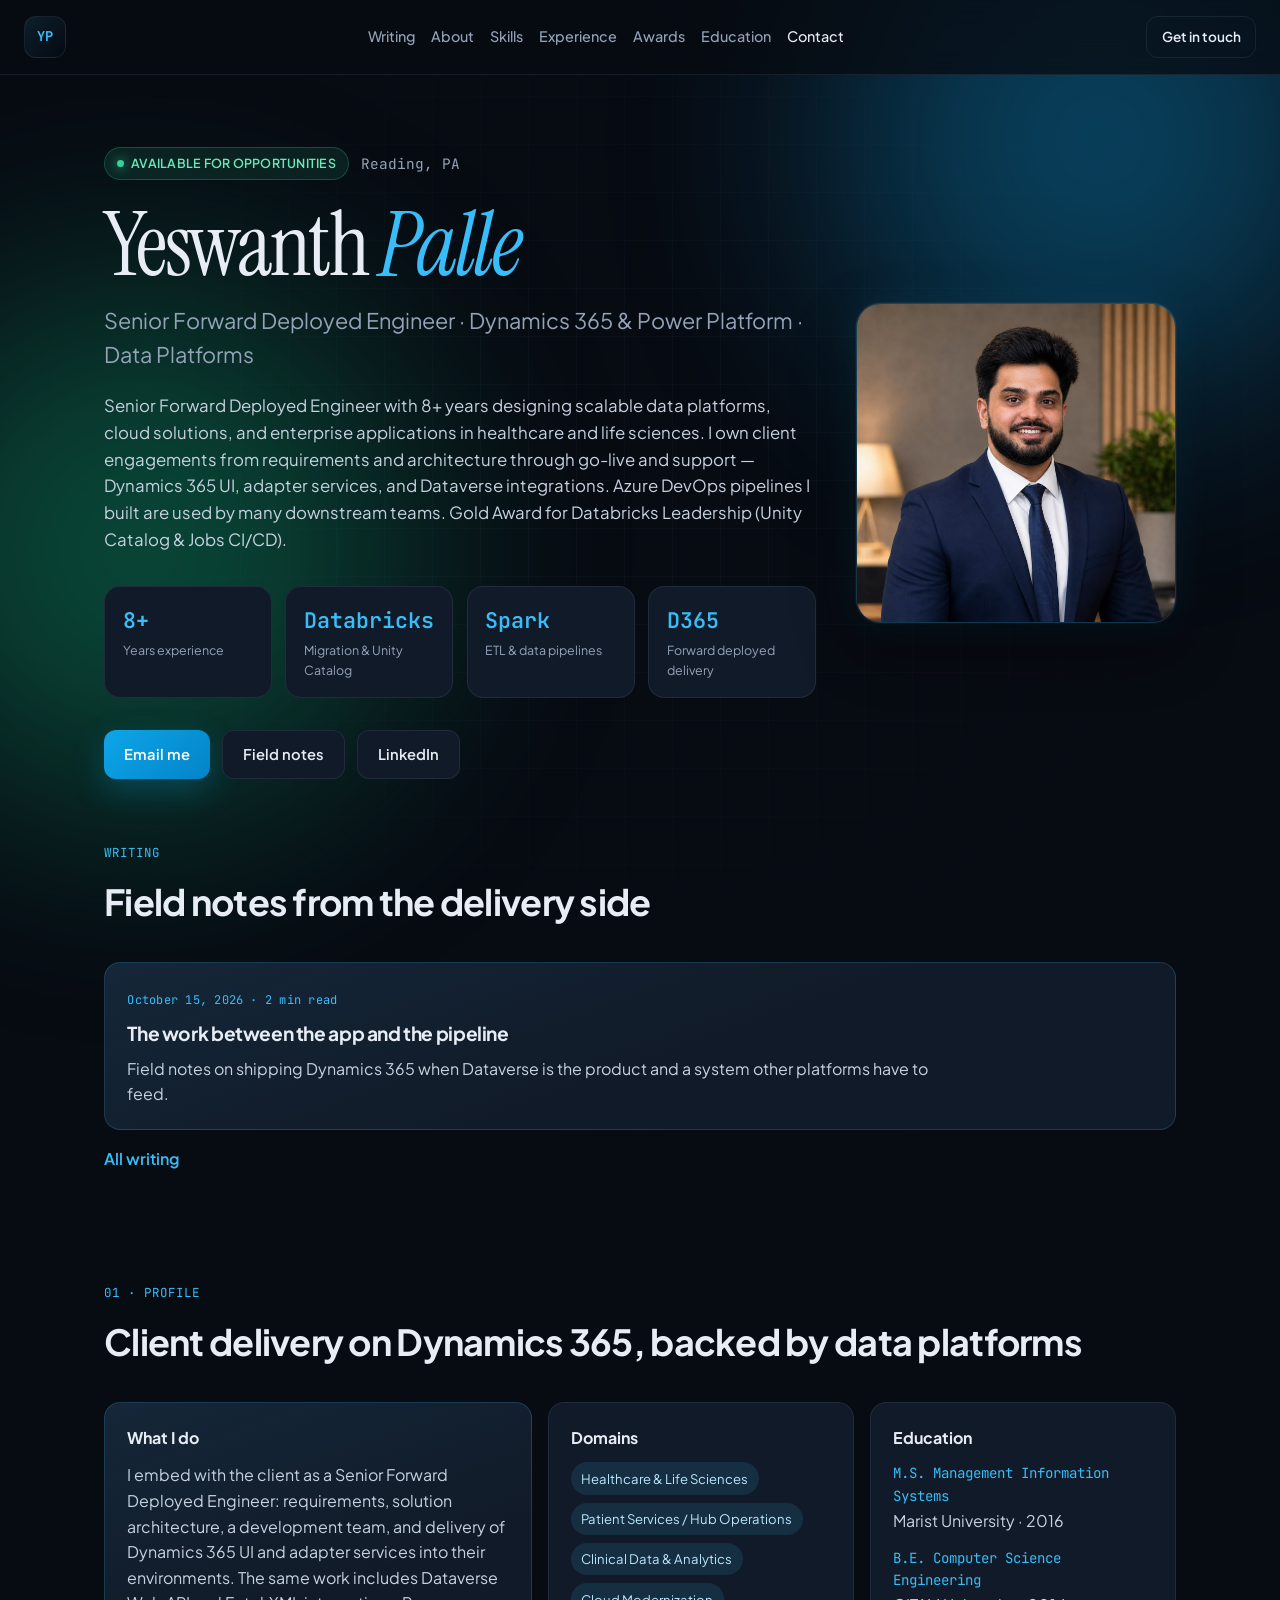
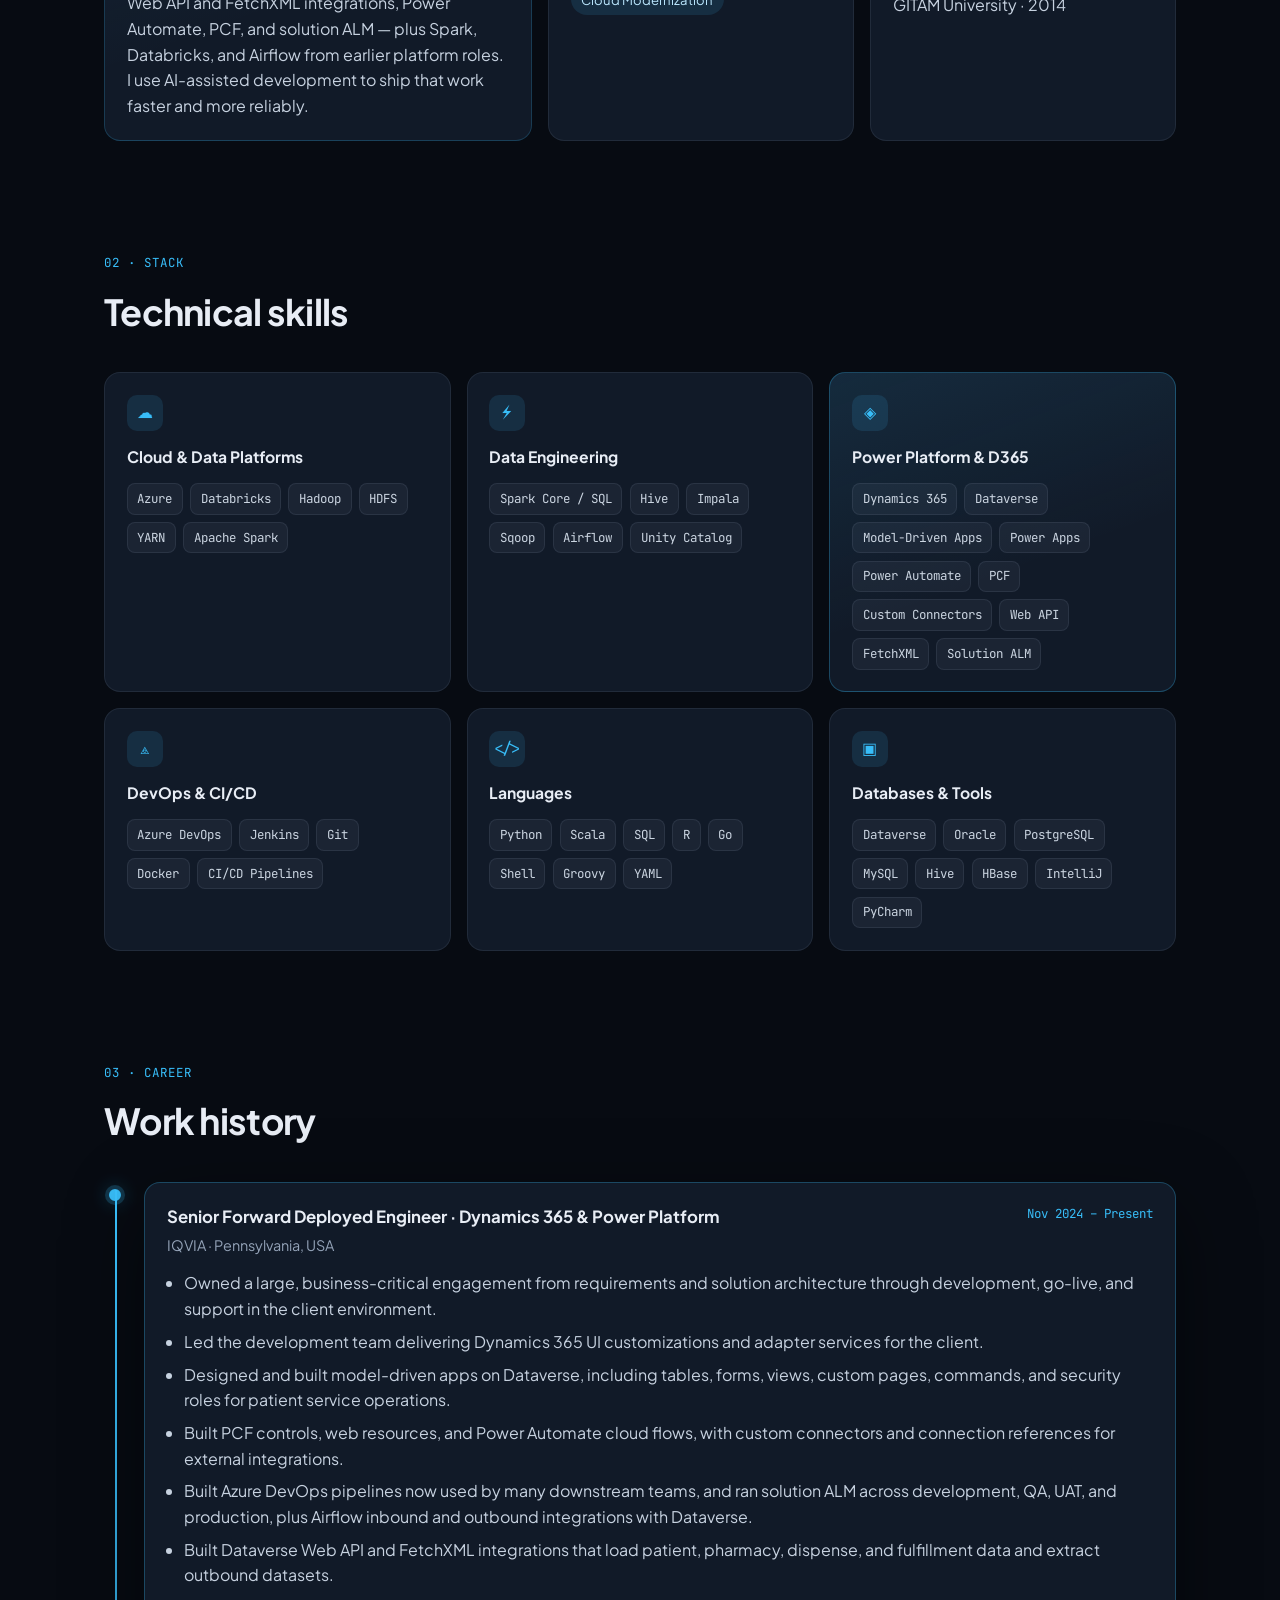
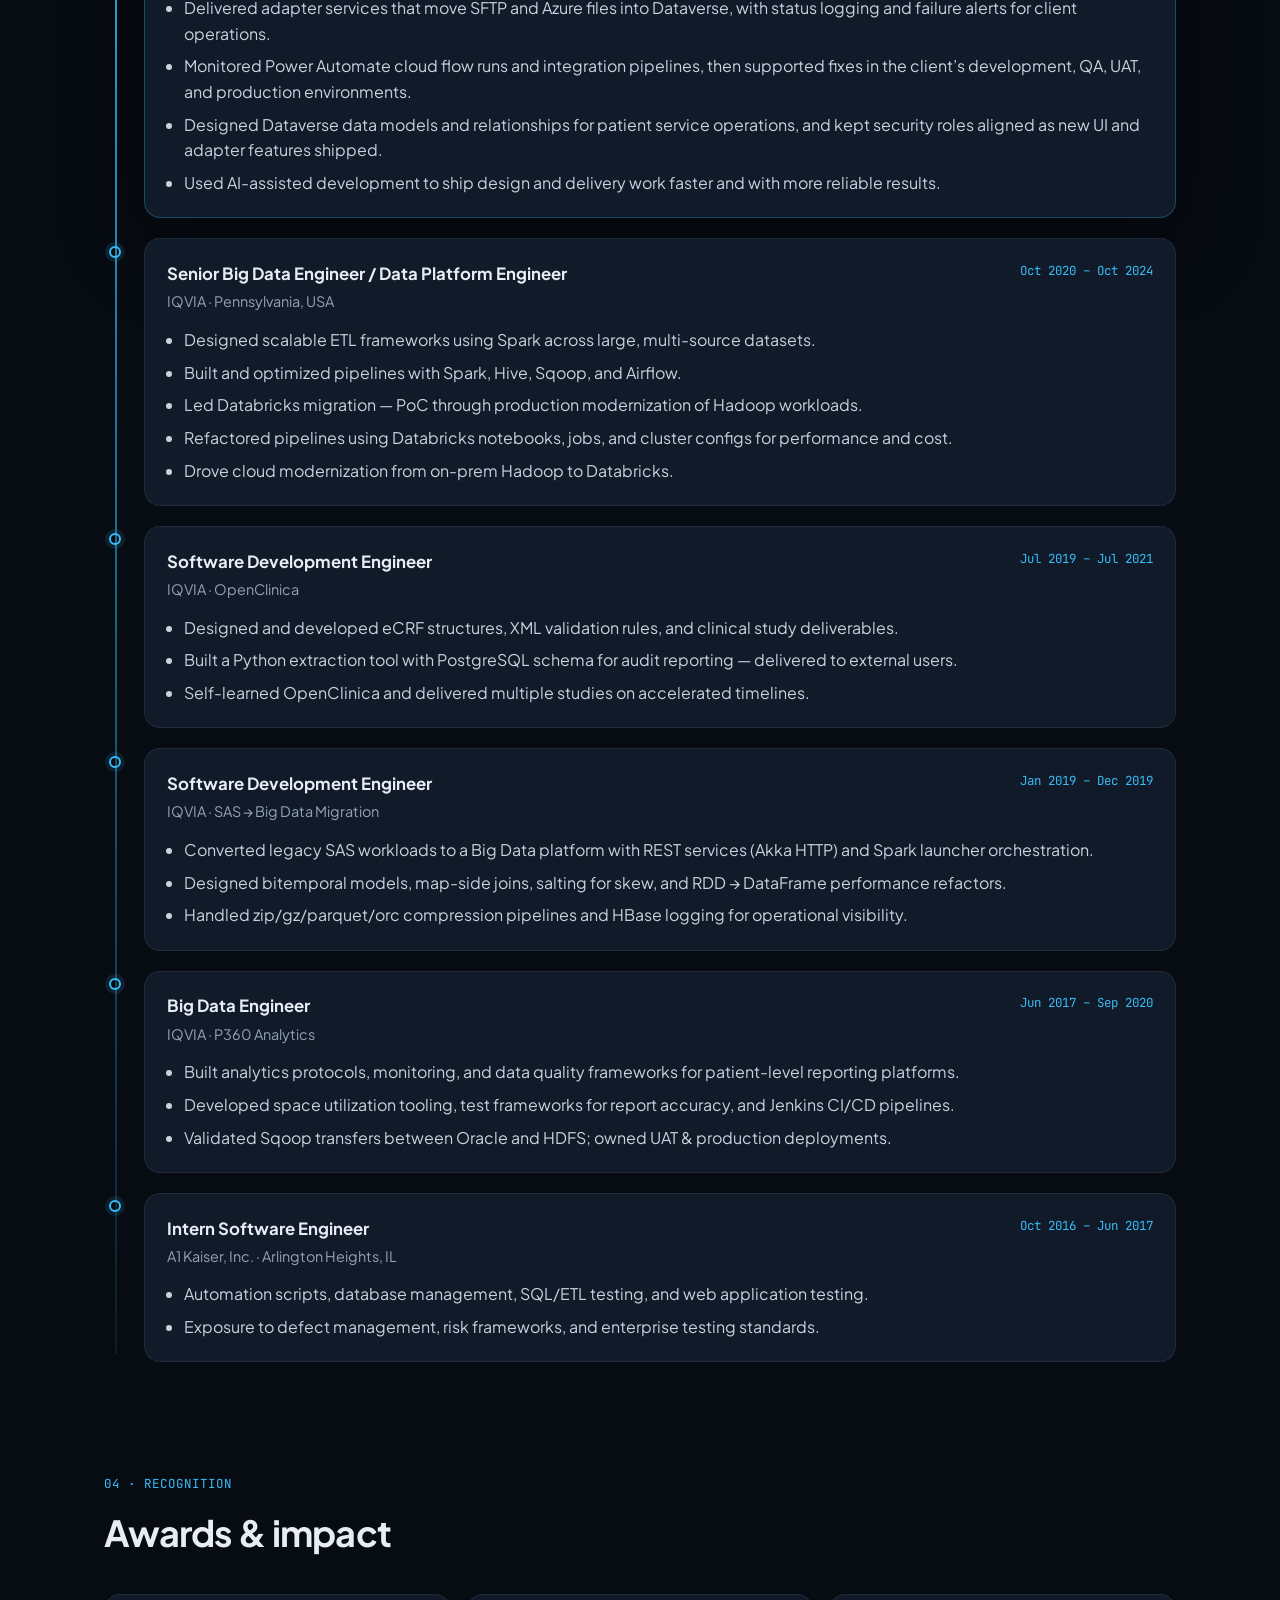
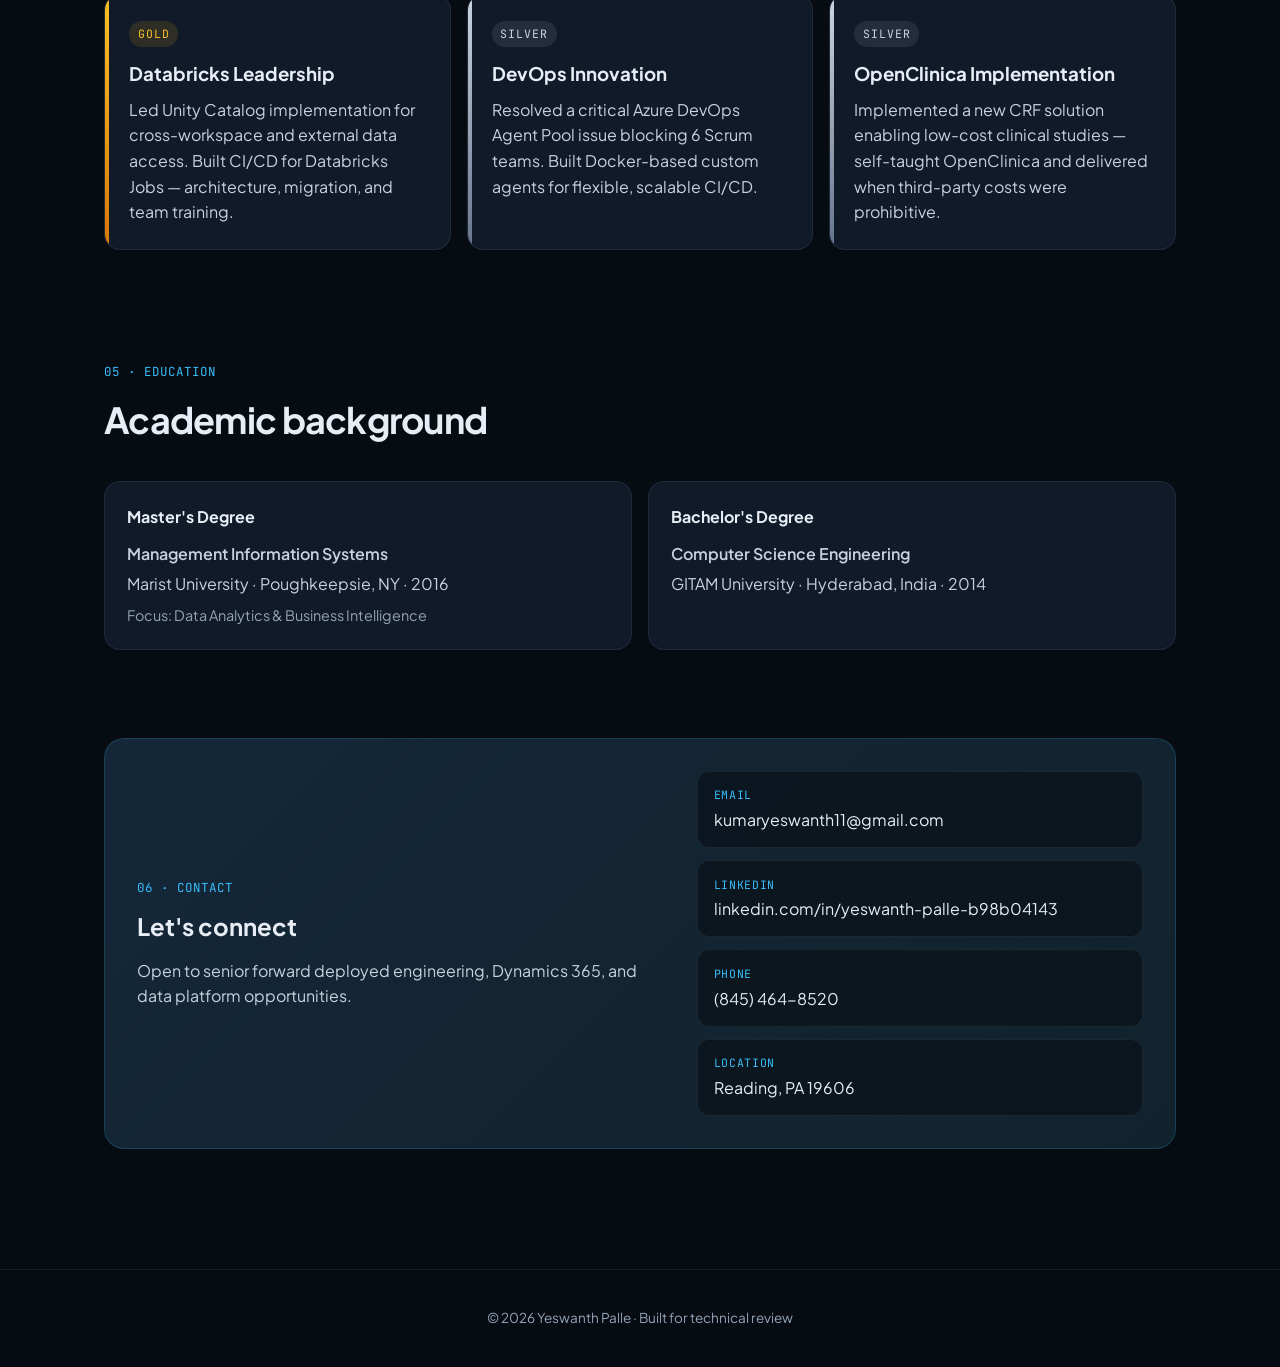
==== commit 43c097c1: "my changes" ====
--- a/index.html
+++ b/index.html
@@ -19,6 +19,7 @@
   <header class="topbar">
     <a class="brand" href="#top">YP</a>
     <nav class="nav" aria-label="Primary">
+      <a href="#writing">Writing</a>
       <a href="#about">About</a>
       <a href="#skills">Skills</a>
       <a href="#experience">Experience</a>
@@ -70,6 +71,7 @@
           </div>
           <div class="hero__actions">
             <a class="btn btn--primary" href="mailto:kumaryeswanth11@gmail.com">Email me</a>
+            <a class="btn btn--secondary" href="#writing">Field notes</a>
             <a class="btn btn--secondary" href="https://www.linkedin.com/in/yeswanth-palle-b98b04143" target="_blank" rel="noopener noreferrer">LinkedIn</a>
           </div>
         </div>
@@ -77,6 +79,21 @@
           <img src="profile.jpg" alt="Yeswanth Palle" width="320" height="320" />
         </figure>
       </div>
+    </section>
+
+    <section id="writing" class="section section--writing">
+      <div class="section__head">
+        <span class="section__eyebrow">Writing</span>
+        <h2>Field notes from the delivery side</h2>
+      </div>
+      <!-- writing:latest:start -->
+      <a class="home-note" href="blog/the-work-between-the-app-and-the-pipeline.html">
+        <span class="home-note__meta">October 15, 2026 · 2 min read</span>
+        <h3>The work between the app and the pipeline</h3>
+        <p>Field notes on shipping Dynamics 365 when Dataverse is the product and a system other platforms have to feed.</p>
+      </a>
+      <!-- writing:latest:end -->
+      <p class="writing-more"><a href="blog/index.html">All writing</a></p>
     </section>
 
     <section id="about" class="section">
--- a/styles.css
+++ b/styles.css
@@ -86,7 +86,7 @@
 
 .nav {
   display: none;
-  gap: 1.25rem;
+  gap: 1rem;
 }
 .nav a {
   color: var(--text-muted);
@@ -539,6 +539,46 @@
   letter-spacing: 0.06em;
 }
 .contact-link--static { cursor: default; }
+
+.section--writing { padding-top: 1rem; }
+
+.home-note {
+  display: block;
+  padding: 1.35rem 1.4rem;
+  border-radius: var(--radius);
+  background: linear-gradient(160deg, rgba(56, 189, 248, 0.08), transparent 55%), var(--bg-card);
+  border: 1px solid rgba(56, 189, 248, 0.2);
+  text-decoration: none;
+  color: inherit;
+  transition: border-color 0.2s, transform 0.2s;
+}
+.home-note:hover {
+  transform: translateY(-2px);
+  border-color: rgba(56, 189, 248, 0.45);
+}
+.home-note__meta {
+  font-family: var(--mono);
+  font-size: 0.75rem;
+  color: var(--accent);
+  letter-spacing: 0.02em;
+}
+.home-note h3 {
+  margin: 0.45rem 0 0.45rem;
+  font-size: 1.2rem;
+  letter-spacing: -0.02em;
+}
+.home-note p {
+  margin: 0;
+  color: #c7d2e0;
+  max-width: 68ch;
+}
+.writing-more { margin: 1rem 0 0; }
+.writing-more a {
+  color: var(--accent);
+  font-weight: 600;
+  text-decoration: none;
+}
+.writing-more a:hover { text-decoration: underline; }
 
 .footer {
   position: relative;
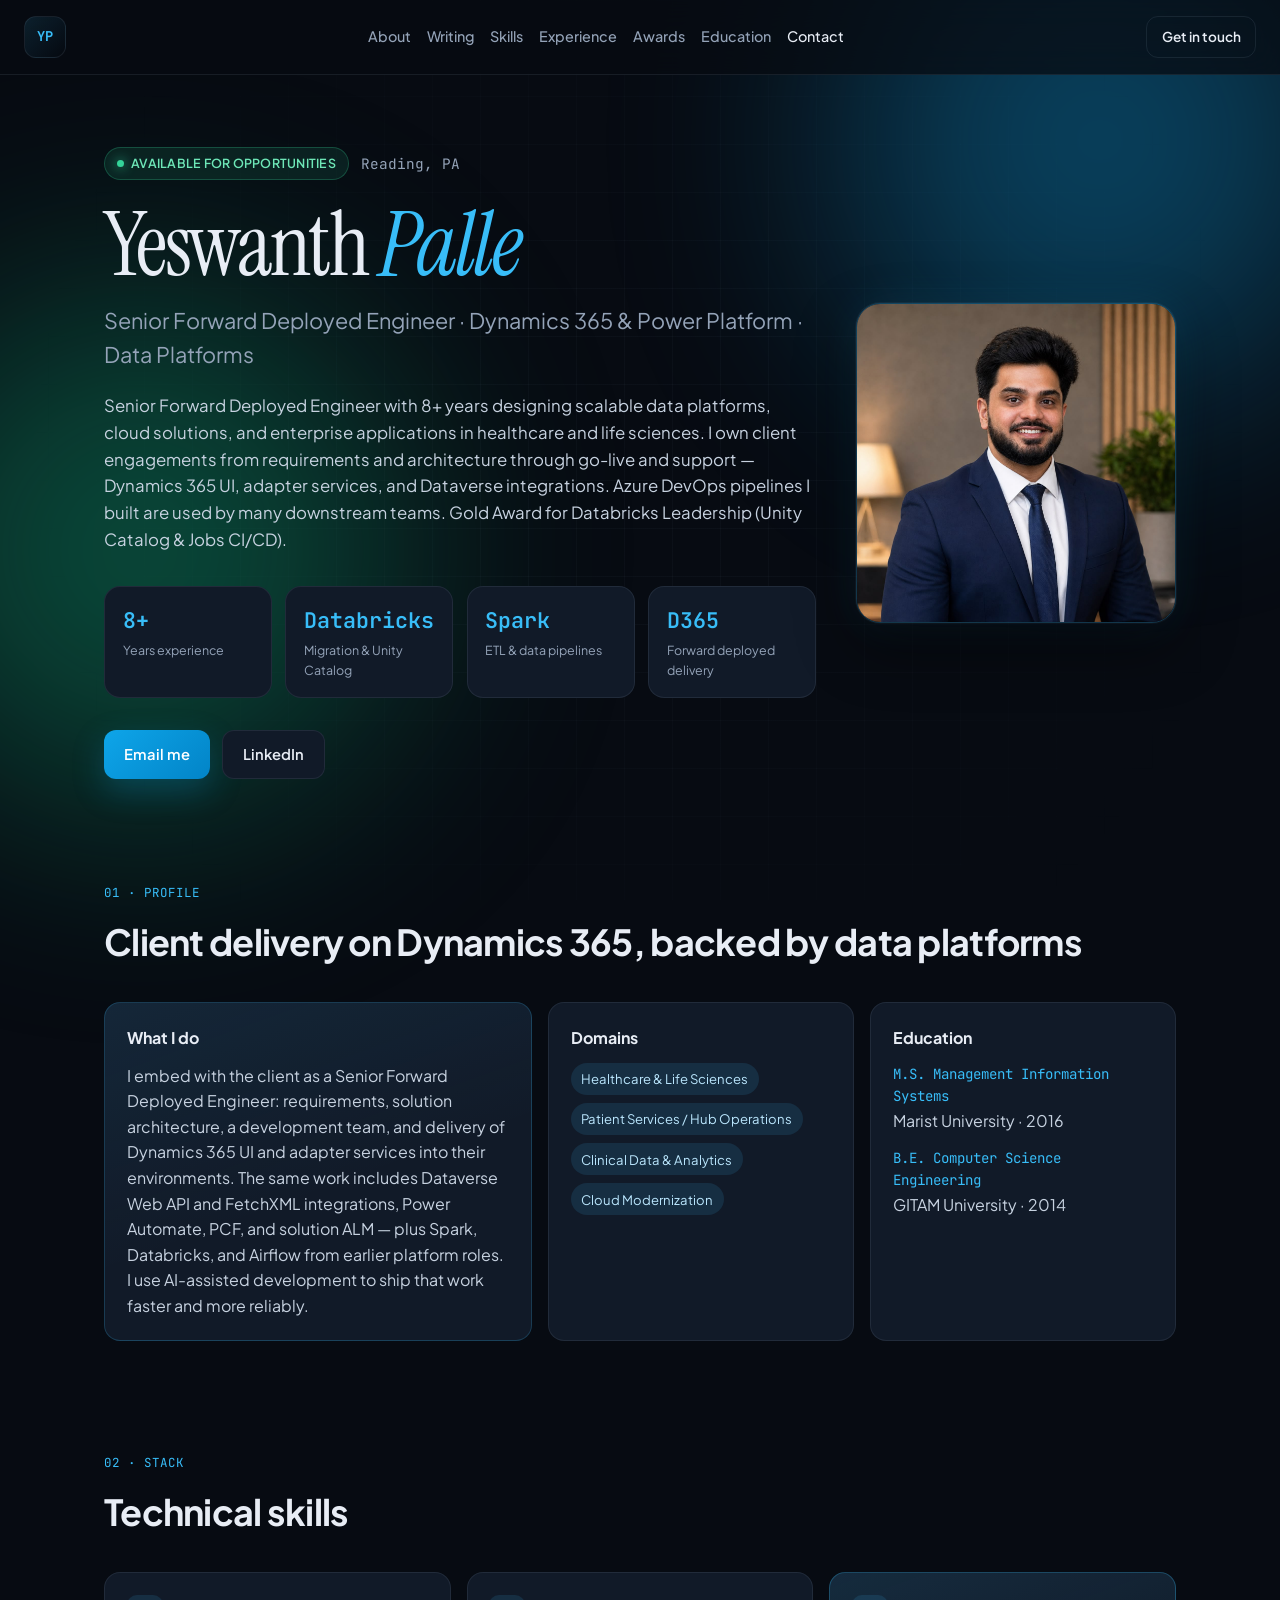
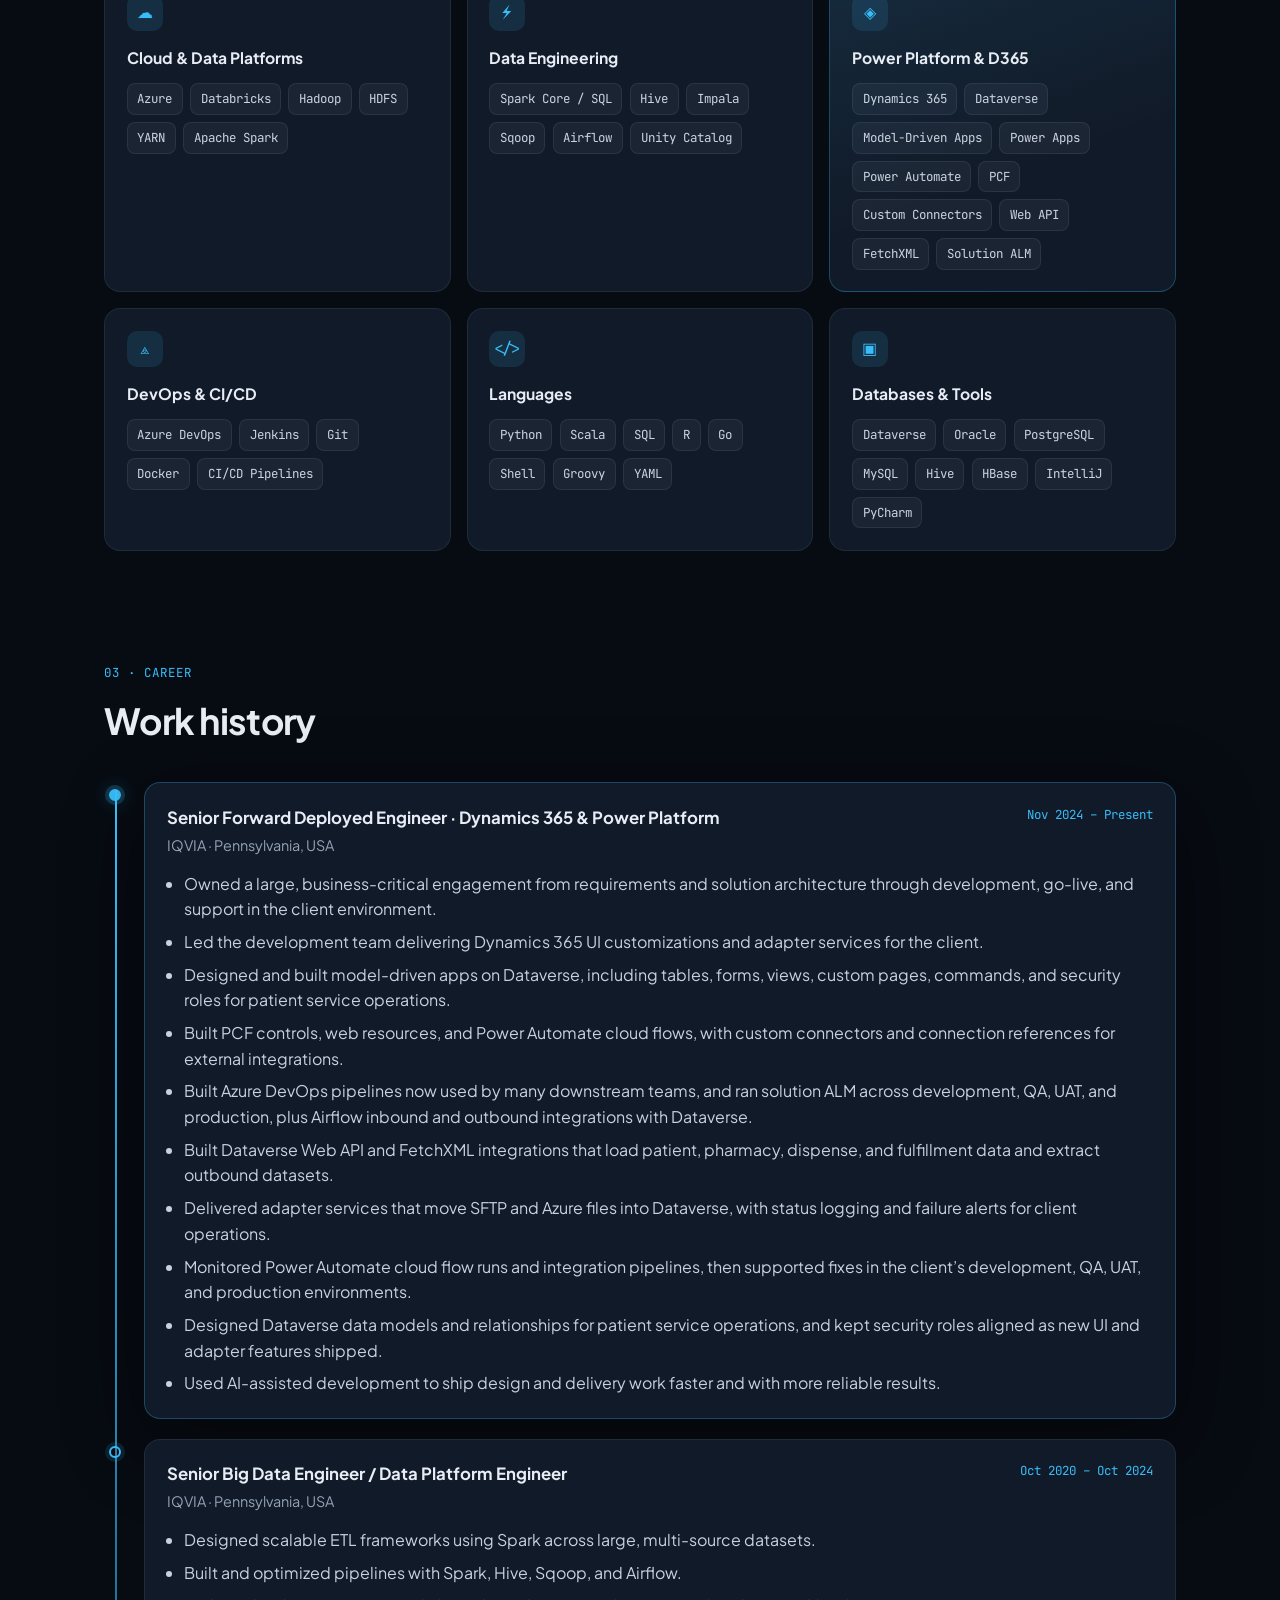
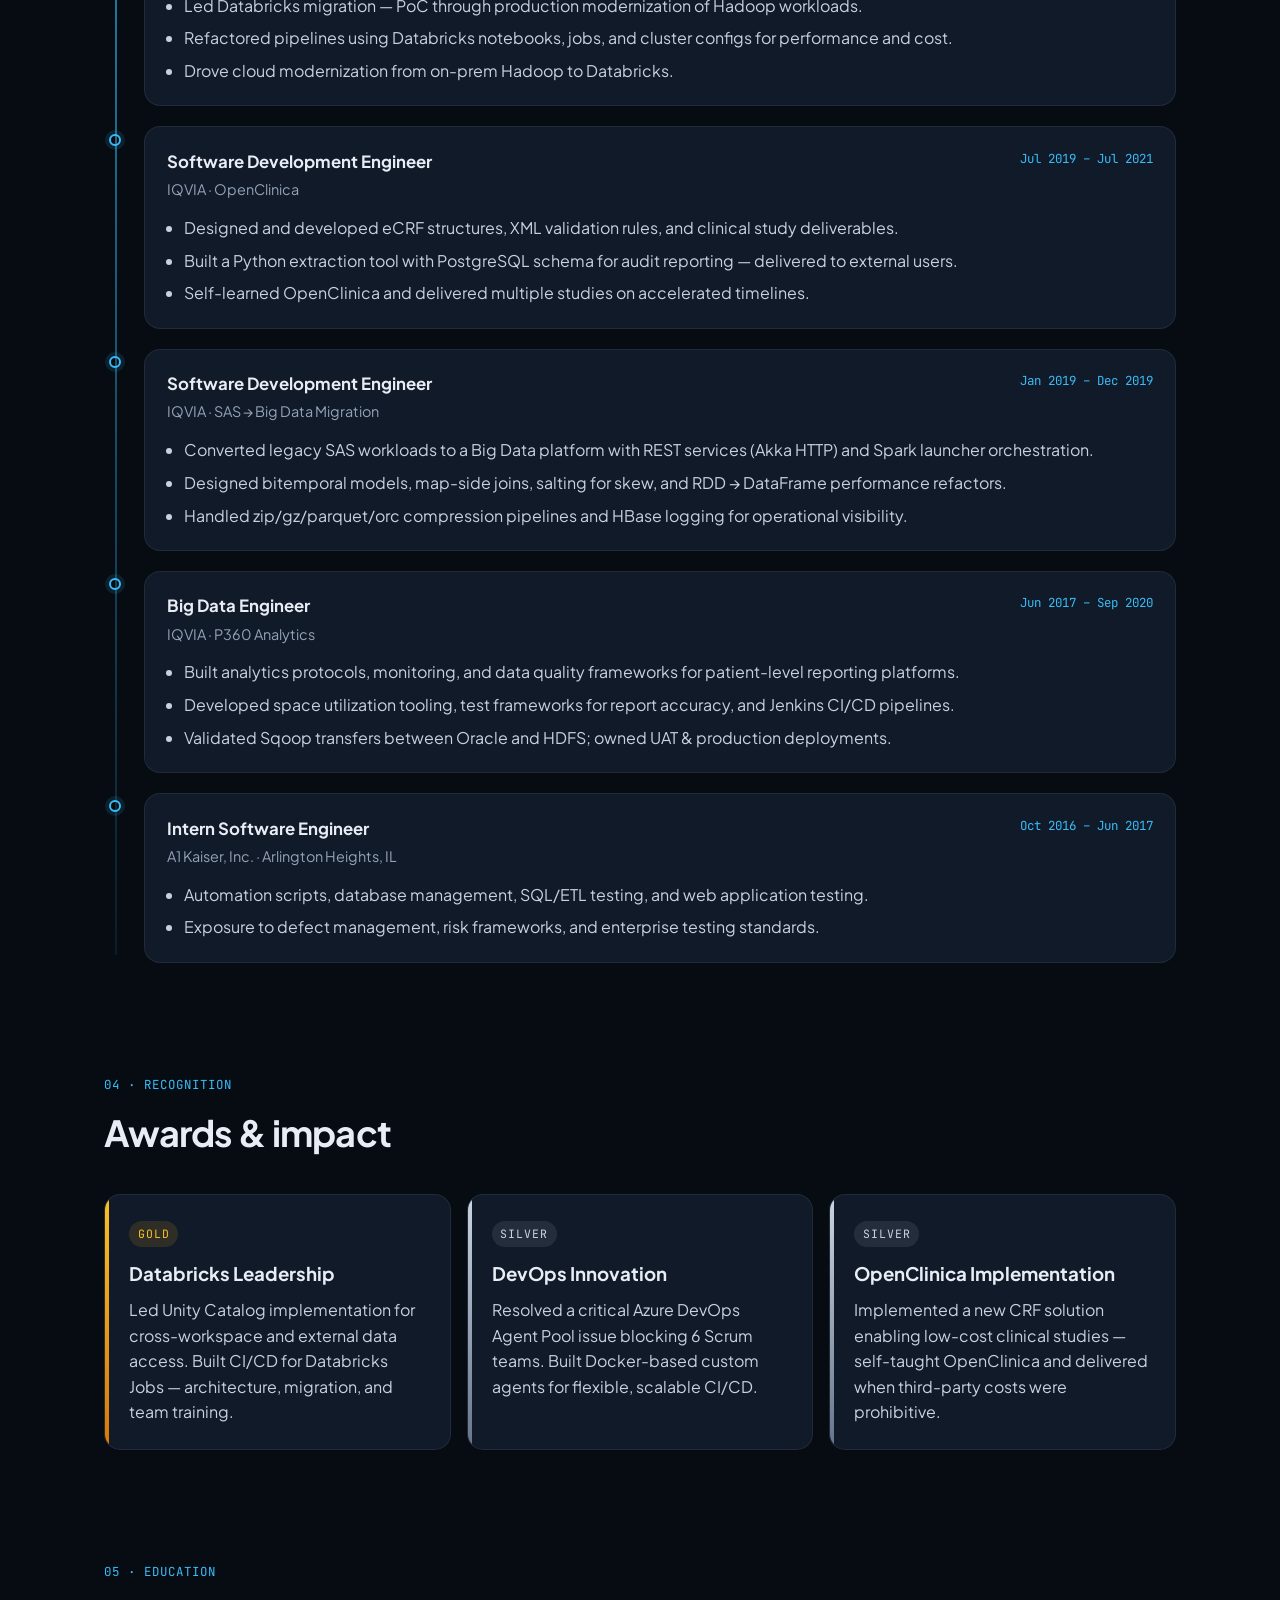
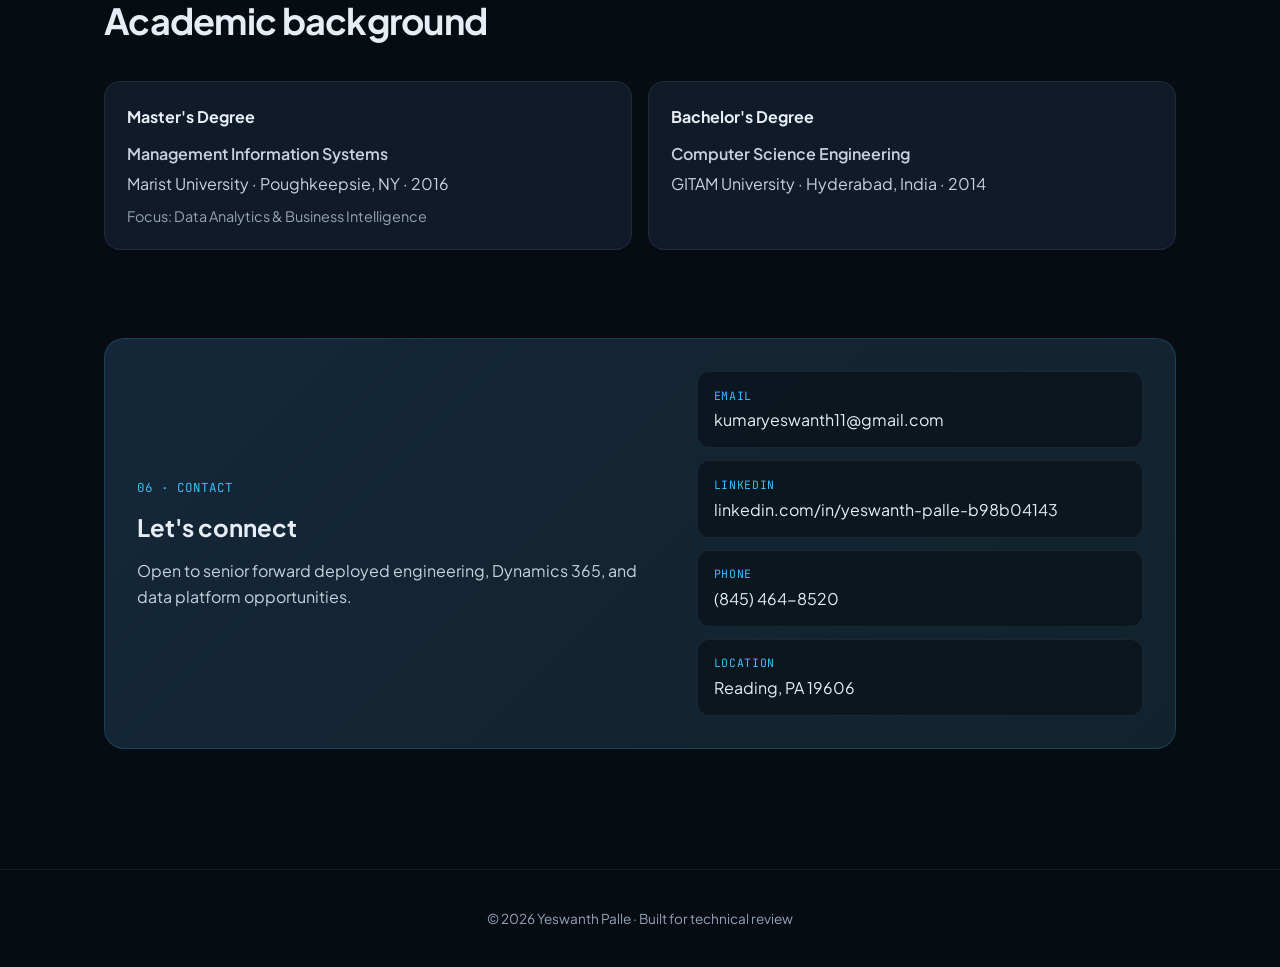
==== commit 4c3be9a2: "my changes" ====
--- a/index.html
+++ b/index.html
@@ -19,8 +19,8 @@
   <header class="topbar">
     <a class="brand" href="#top">YP</a>
     <nav class="nav" aria-label="Primary">
-      <a href="#writing">Writing</a>
       <a href="#about">About</a>
+      <a href="blog/index.html">Writing</a>
       <a href="#skills">Skills</a>
       <a href="#experience">Experience</a>
       <a href="#awards">Awards</a>
@@ -71,7 +71,6 @@
           </div>
           <div class="hero__actions">
             <a class="btn btn--primary" href="mailto:kumaryeswanth11@gmail.com">Email me</a>
-            <a class="btn btn--secondary" href="#writing">Field notes</a>
             <a class="btn btn--secondary" href="https://www.linkedin.com/in/yeswanth-palle-b98b04143" target="_blank" rel="noopener noreferrer">LinkedIn</a>
           </div>
         </div>
@@ -79,21 +78,6 @@
           <img src="profile.jpg" alt="Yeswanth Palle" width="320" height="320" />
         </figure>
       </div>
-    </section>
-
-    <section id="writing" class="section section--writing">
-      <div class="section__head">
-        <span class="section__eyebrow">Writing</span>
-        <h2>Field notes from the delivery side</h2>
-      </div>
-      <!-- writing:latest:start -->
-      <a class="home-note" href="blog/the-work-between-the-app-and-the-pipeline.html">
-        <span class="home-note__meta">October 15, 2026 · 2 min read</span>
-        <h3>The work between the app and the pipeline</h3>
-        <p>Field notes on shipping Dynamics 365 when Dataverse is the product and a system other platforms have to feed.</p>
-      </a>
-      <!-- writing:latest:end -->
-      <p class="writing-more"><a href="blog/index.html">All writing</a></p>
     </section>
 
     <section id="about" class="section">
--- a/styles.css
+++ b/styles.css
@@ -539,46 +539,6 @@
   letter-spacing: 0.06em;
 }
 .contact-link--static { cursor: default; }
-
-.section--writing { padding-top: 1rem; }
-
-.home-note {
-  display: block;
-  padding: 1.35rem 1.4rem;
-  border-radius: var(--radius);
-  background: linear-gradient(160deg, rgba(56, 189, 248, 0.08), transparent 55%), var(--bg-card);
-  border: 1px solid rgba(56, 189, 248, 0.2);
-  text-decoration: none;
-  color: inherit;
-  transition: border-color 0.2s, transform 0.2s;
-}
-.home-note:hover {
-  transform: translateY(-2px);
-  border-color: rgba(56, 189, 248, 0.45);
-}
-.home-note__meta {
-  font-family: var(--mono);
-  font-size: 0.75rem;
-  color: var(--accent);
-  letter-spacing: 0.02em;
-}
-.home-note h3 {
-  margin: 0.45rem 0 0.45rem;
-  font-size: 1.2rem;
-  letter-spacing: -0.02em;
-}
-.home-note p {
-  margin: 0;
-  color: #c7d2e0;
-  max-width: 68ch;
-}
-.writing-more { margin: 1rem 0 0; }
-.writing-more a {
-  color: var(--accent);
-  font-weight: 600;
-  text-decoration: none;
-}
-.writing-more a:hover { text-decoration: underline; }
 
 .footer {
   position: relative;
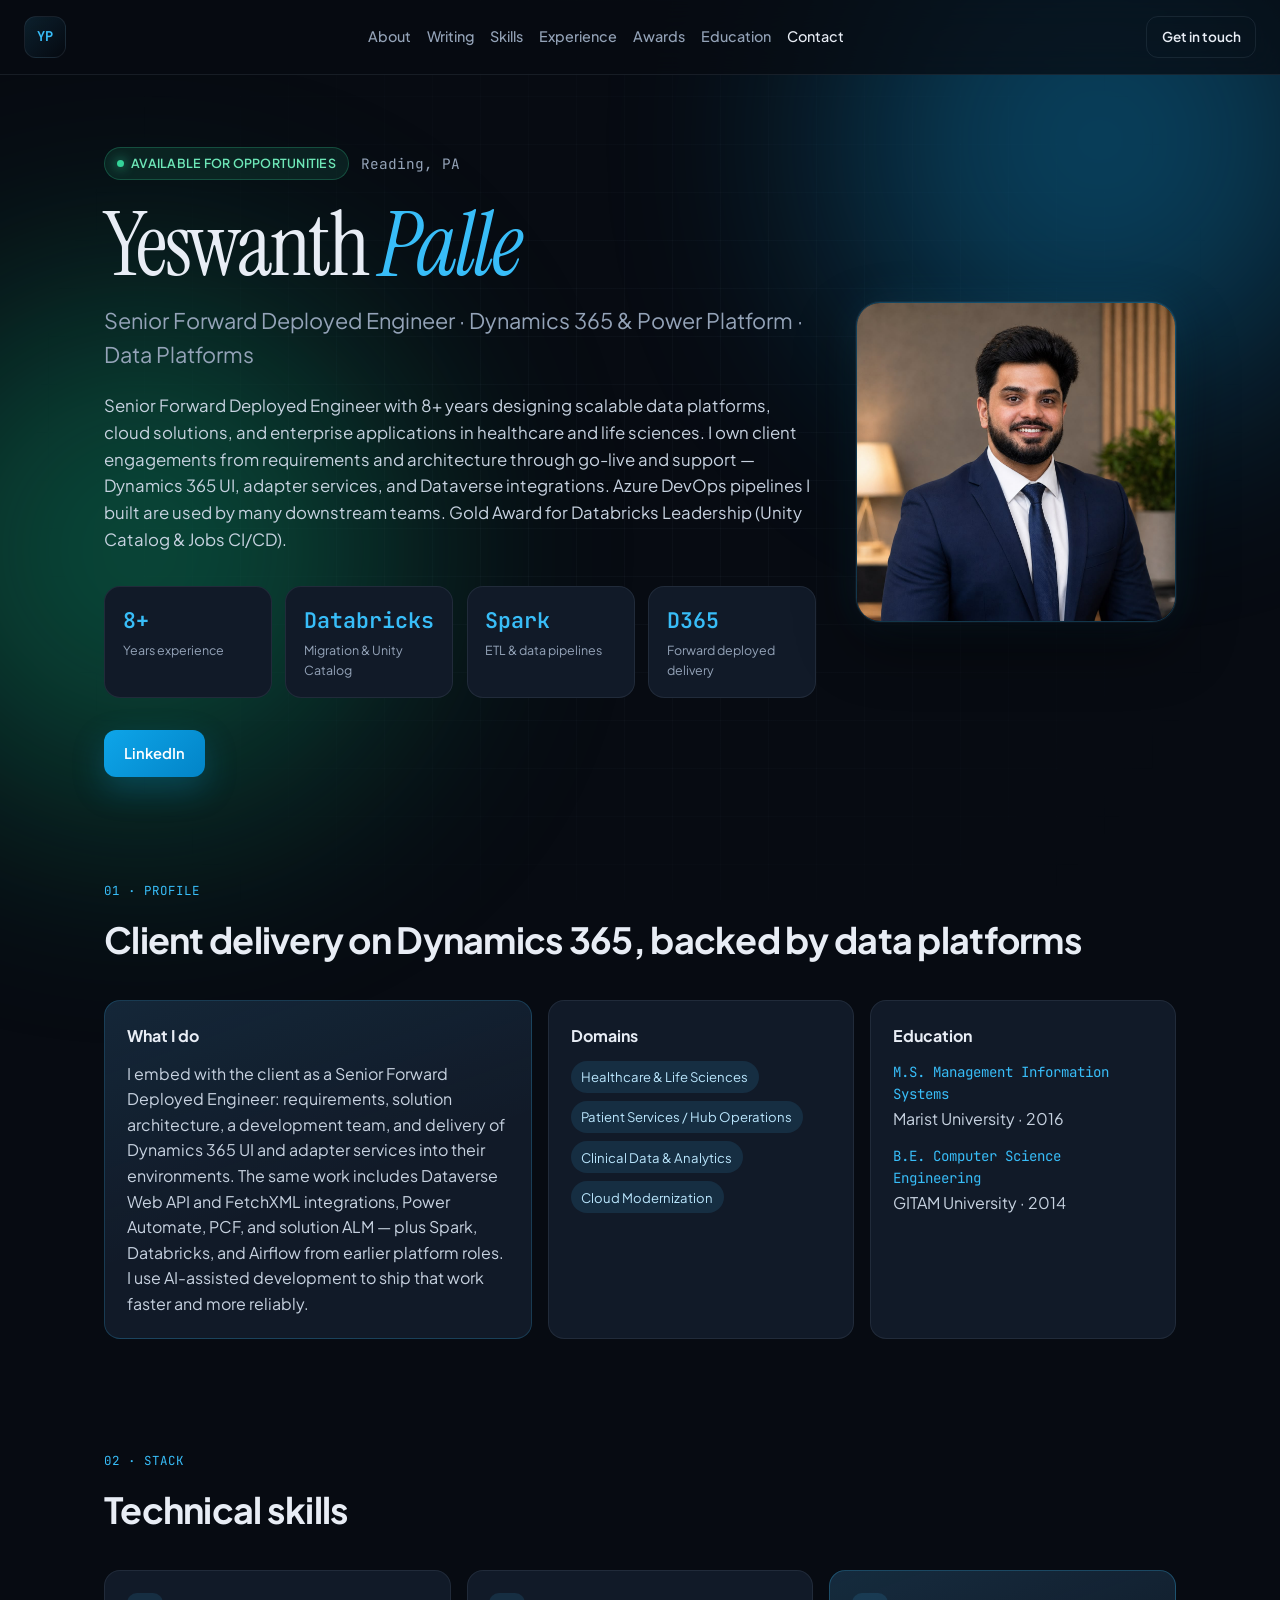
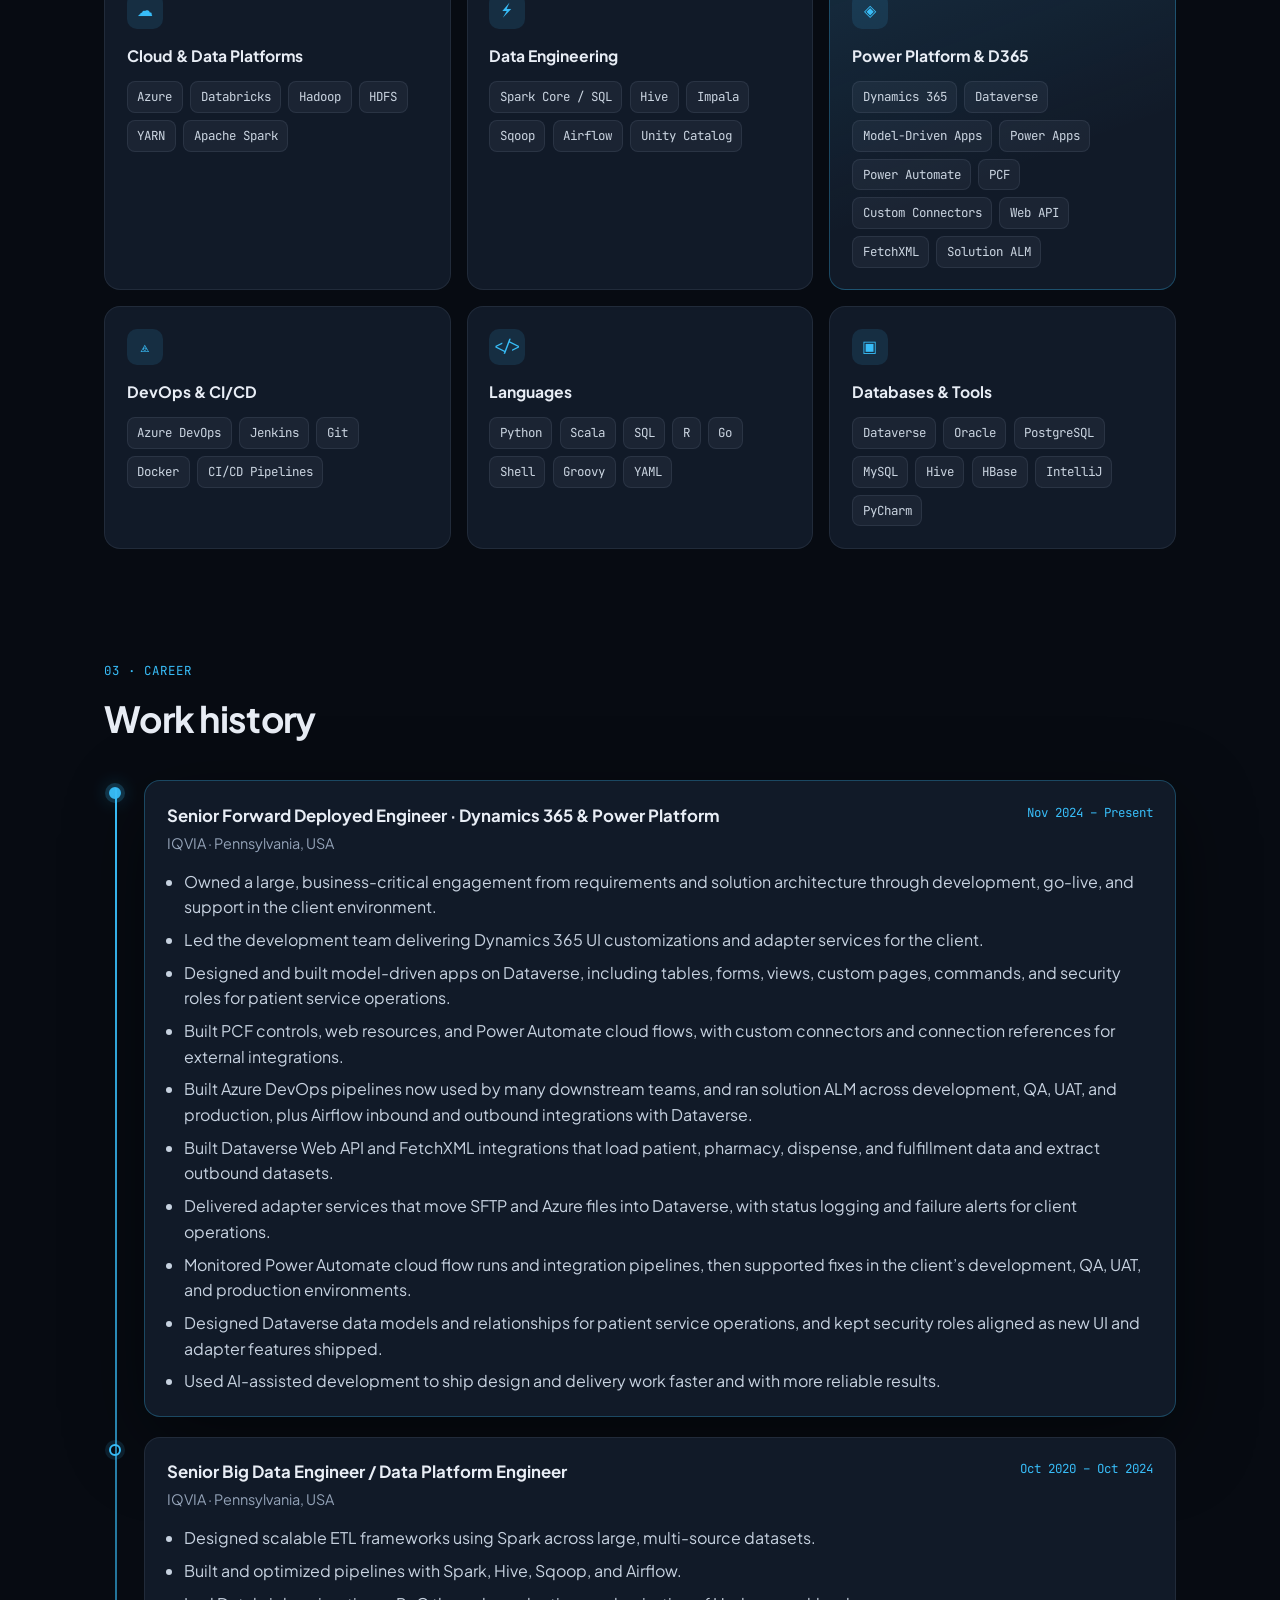
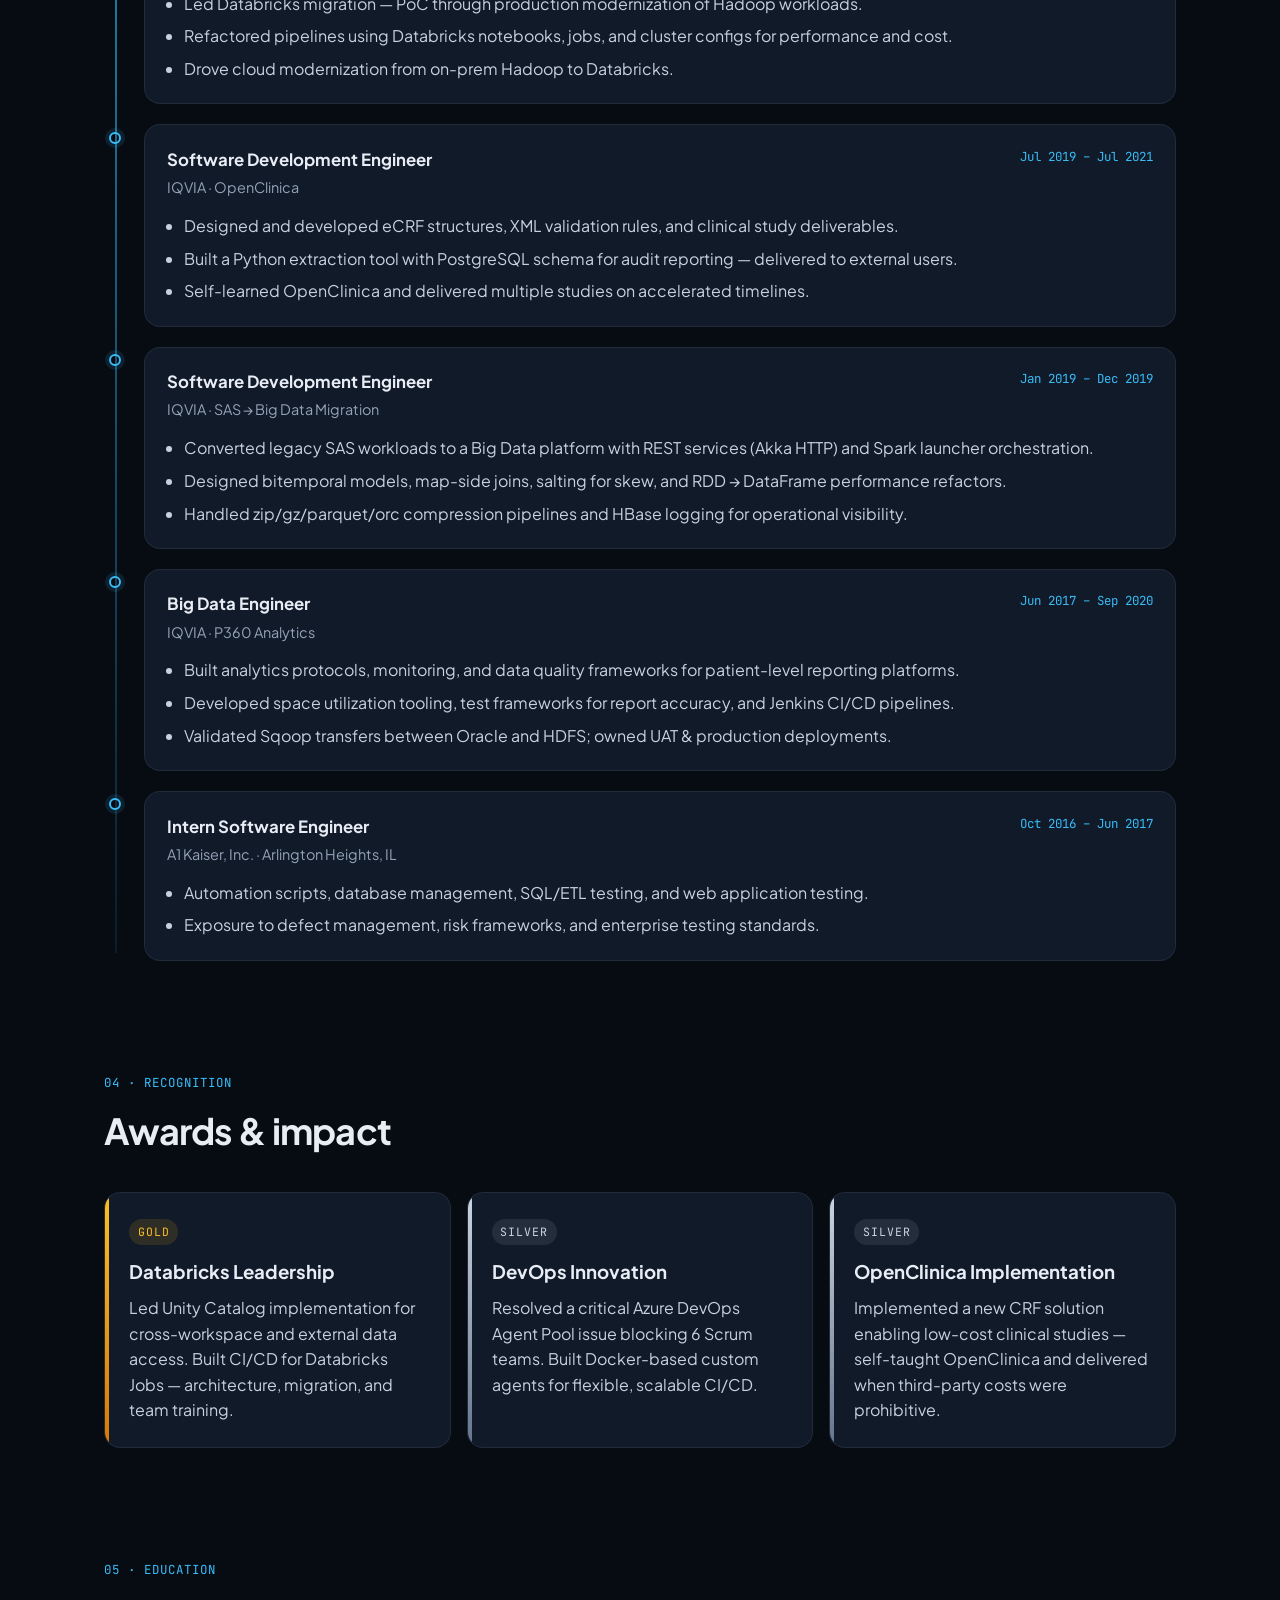
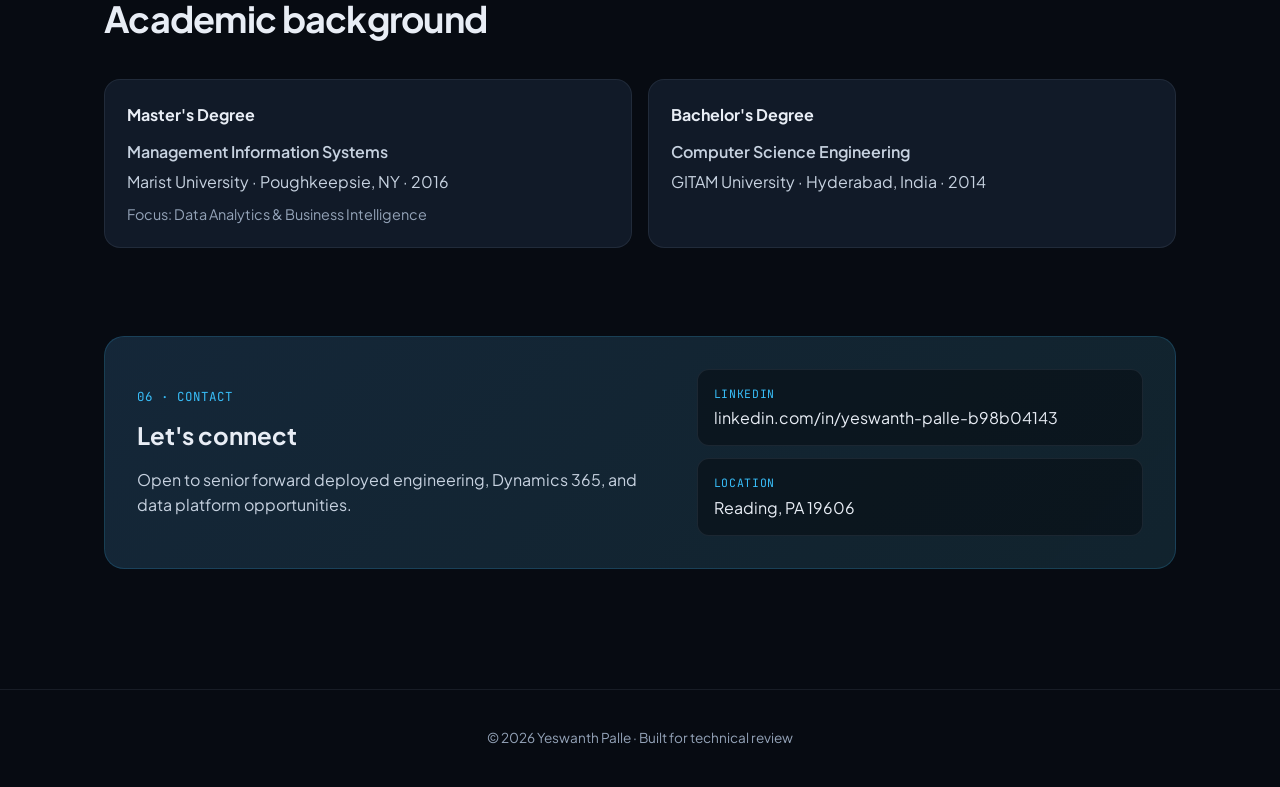
==== commit 8fa78be1: "my changes" ====
--- a/index.html
+++ b/index.html
@@ -70,8 +70,7 @@
             </div>
           </div>
           <div class="hero__actions">
-            <a class="btn btn--primary" href="mailto:kumaryeswanth11@gmail.com">Email me</a>
-            <a class="btn btn--secondary" href="https://www.linkedin.com/in/yeswanth-palle-b98b04143" target="_blank" rel="noopener noreferrer">LinkedIn</a>
+            <a class="btn btn--primary" href="https://www.linkedin.com/in/yeswanth-palle-b98b04143" target="_blank" rel="noopener noreferrer">LinkedIn</a>
           </div>
         </div>
         <figure class="hero__photo">
@@ -343,18 +342,10 @@
           <p>Open to senior forward deployed engineering, Dynamics 365, and data platform opportunities.</p>
         </div>
         <div class="contact__links">
-          <a class="contact-link" href="mailto:kumaryeswanth11@gmail.com">
-            <span class="contact-link__label">Email</span>
-            <span>kumaryeswanth11@gmail.com</span>
-          </a>
           <a class="contact-link" href="https://www.linkedin.com/in/yeswanth-palle-b98b04143" target="_blank" rel="noopener noreferrer">
             <span class="contact-link__label">LinkedIn</span>
             <span>linkedin.com/in/yeswanth-palle-b98b04143</span>
           </a>
-          <a class="contact-link" href="tel:+18454648520">
-            <span class="contact-link__label">Phone</span>
-            <span>(845) 464-8520</span>
-          </a>
           <div class="contact-link contact-link--static">
             <span class="contact-link__label">Location</span>
             <span>Reading, PA 19606</span>
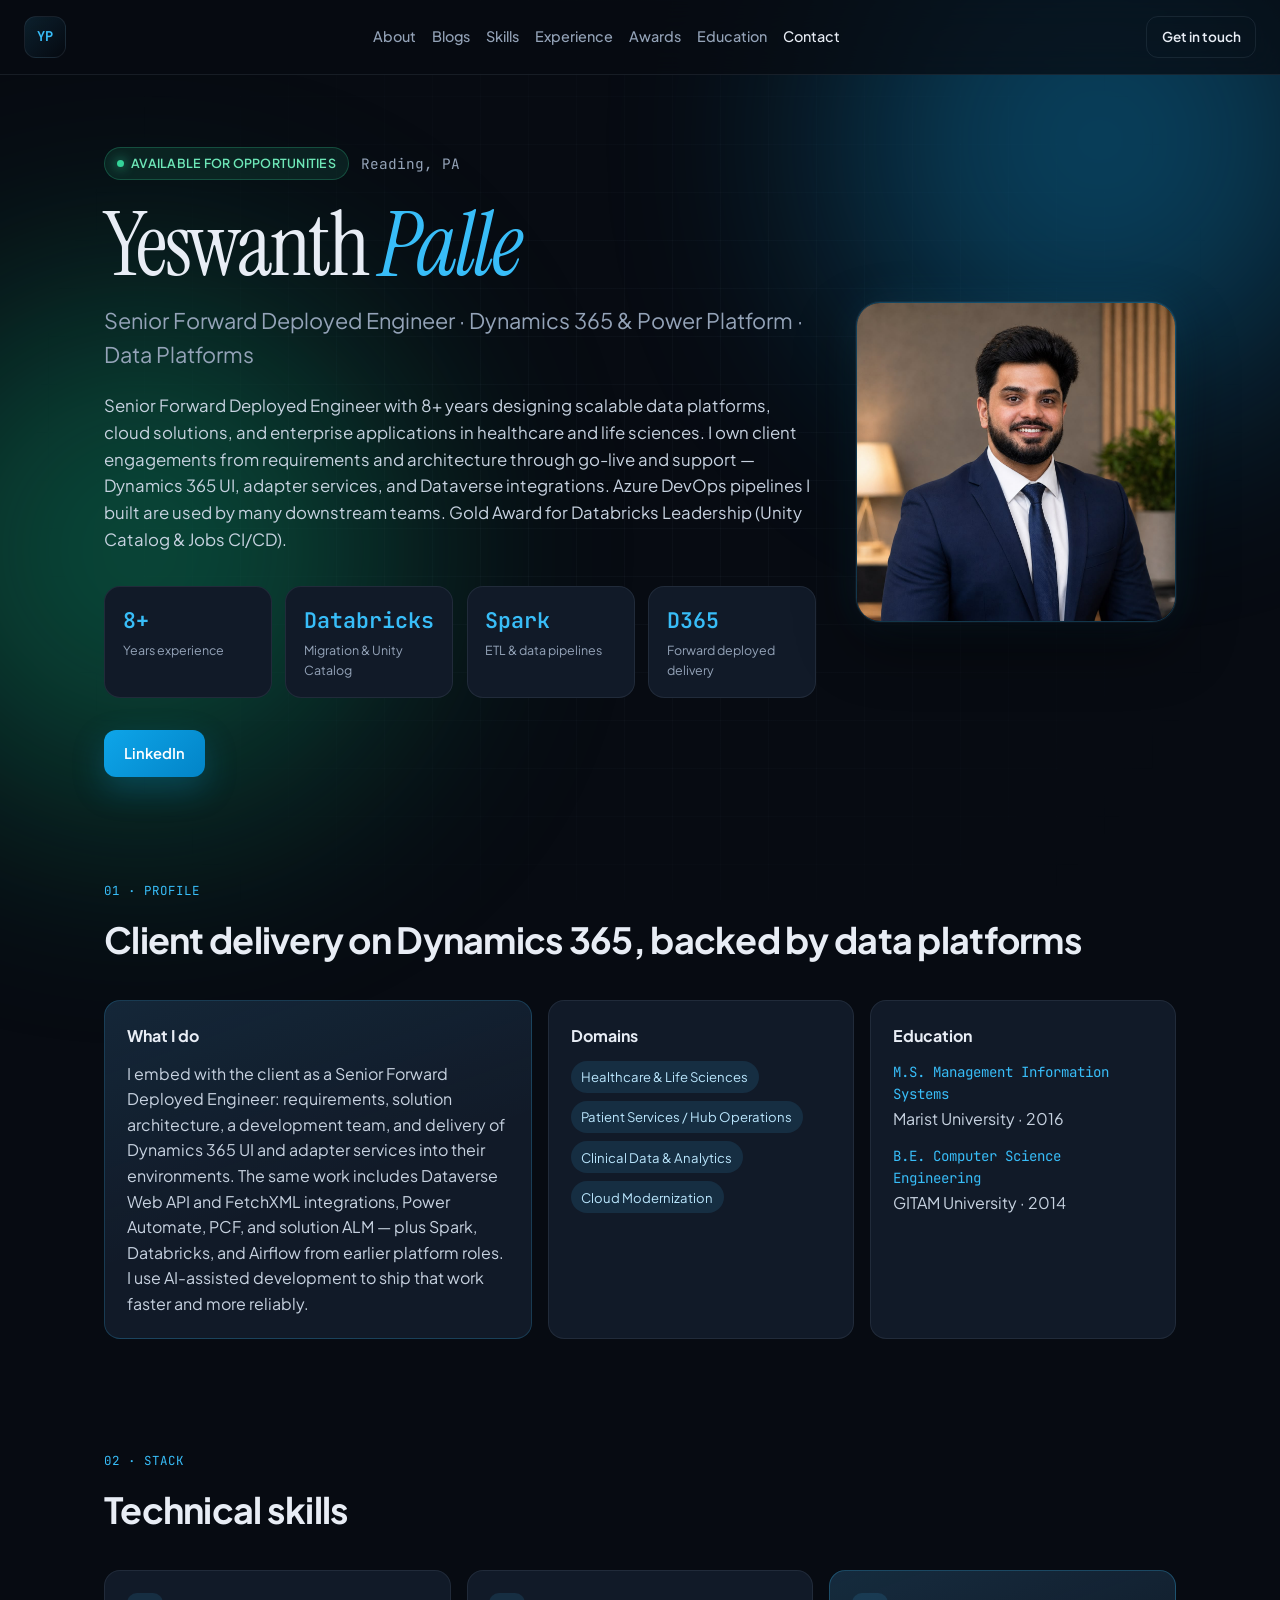
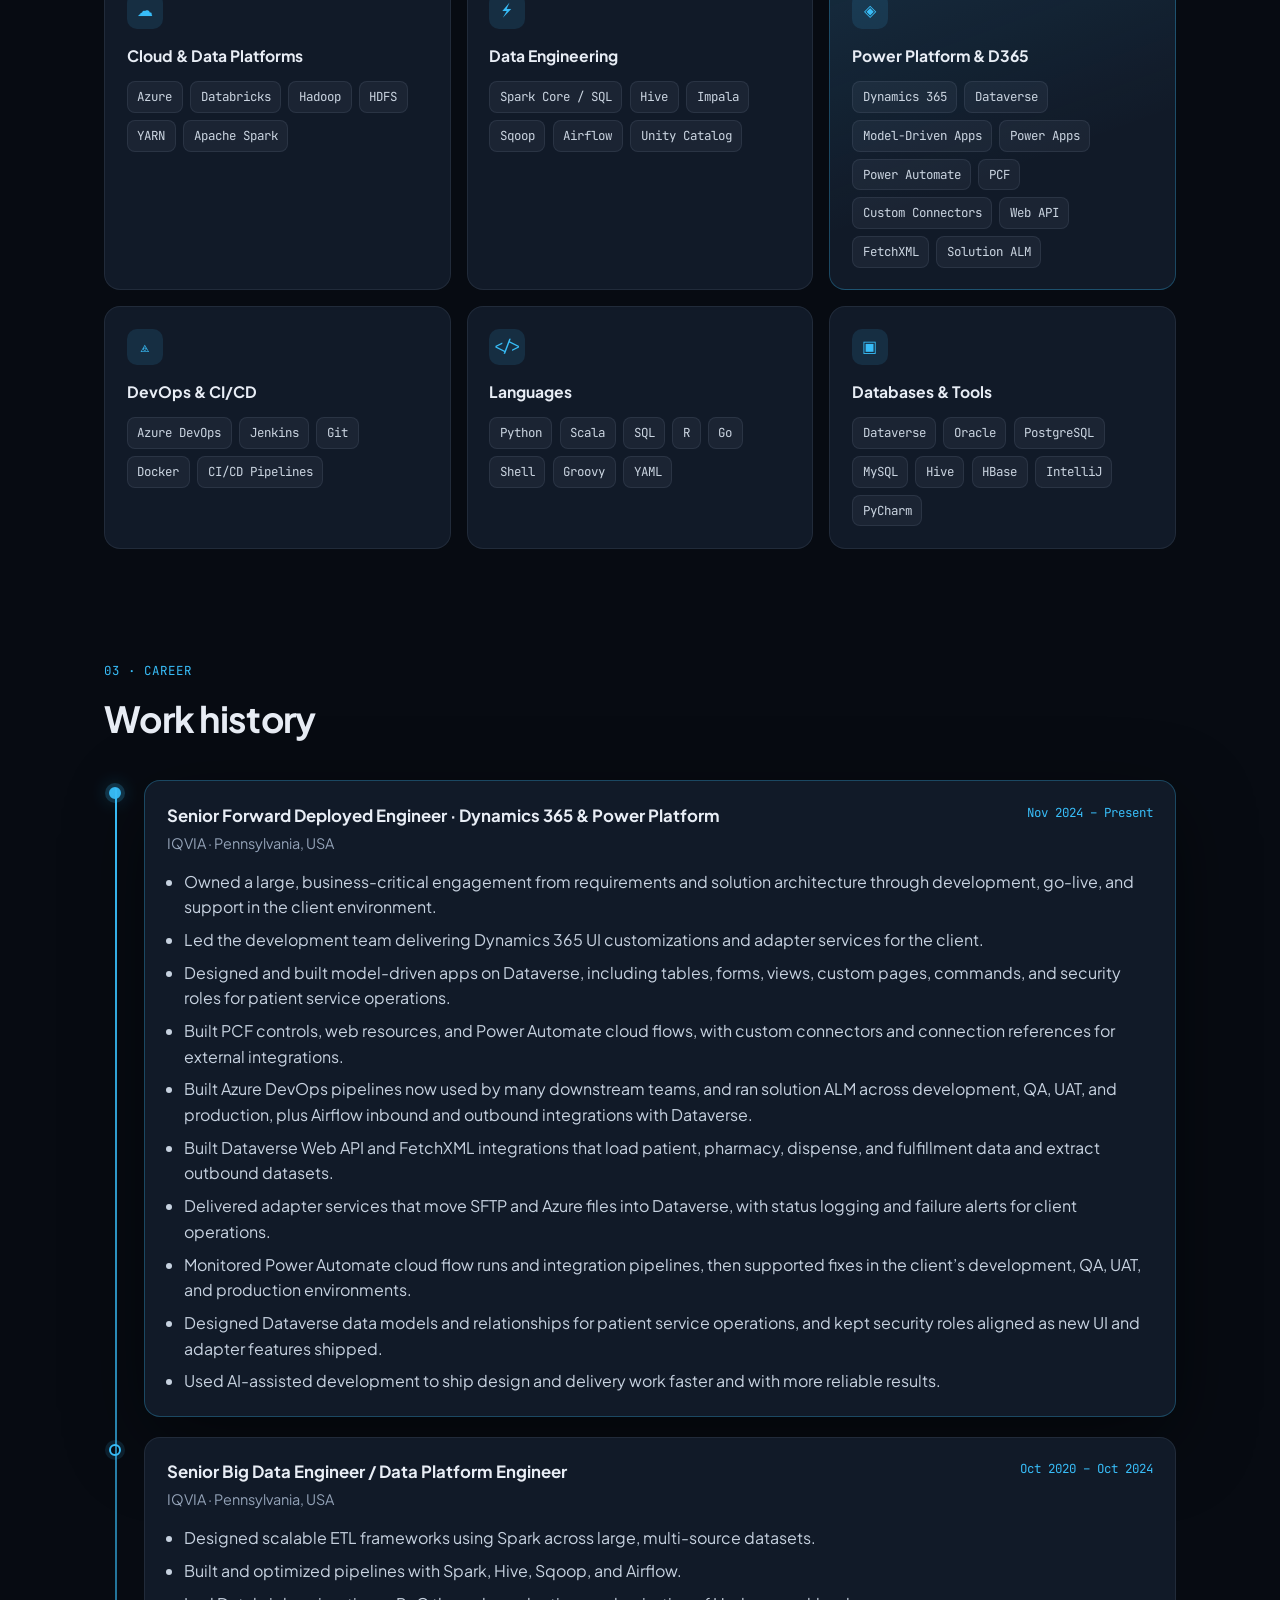
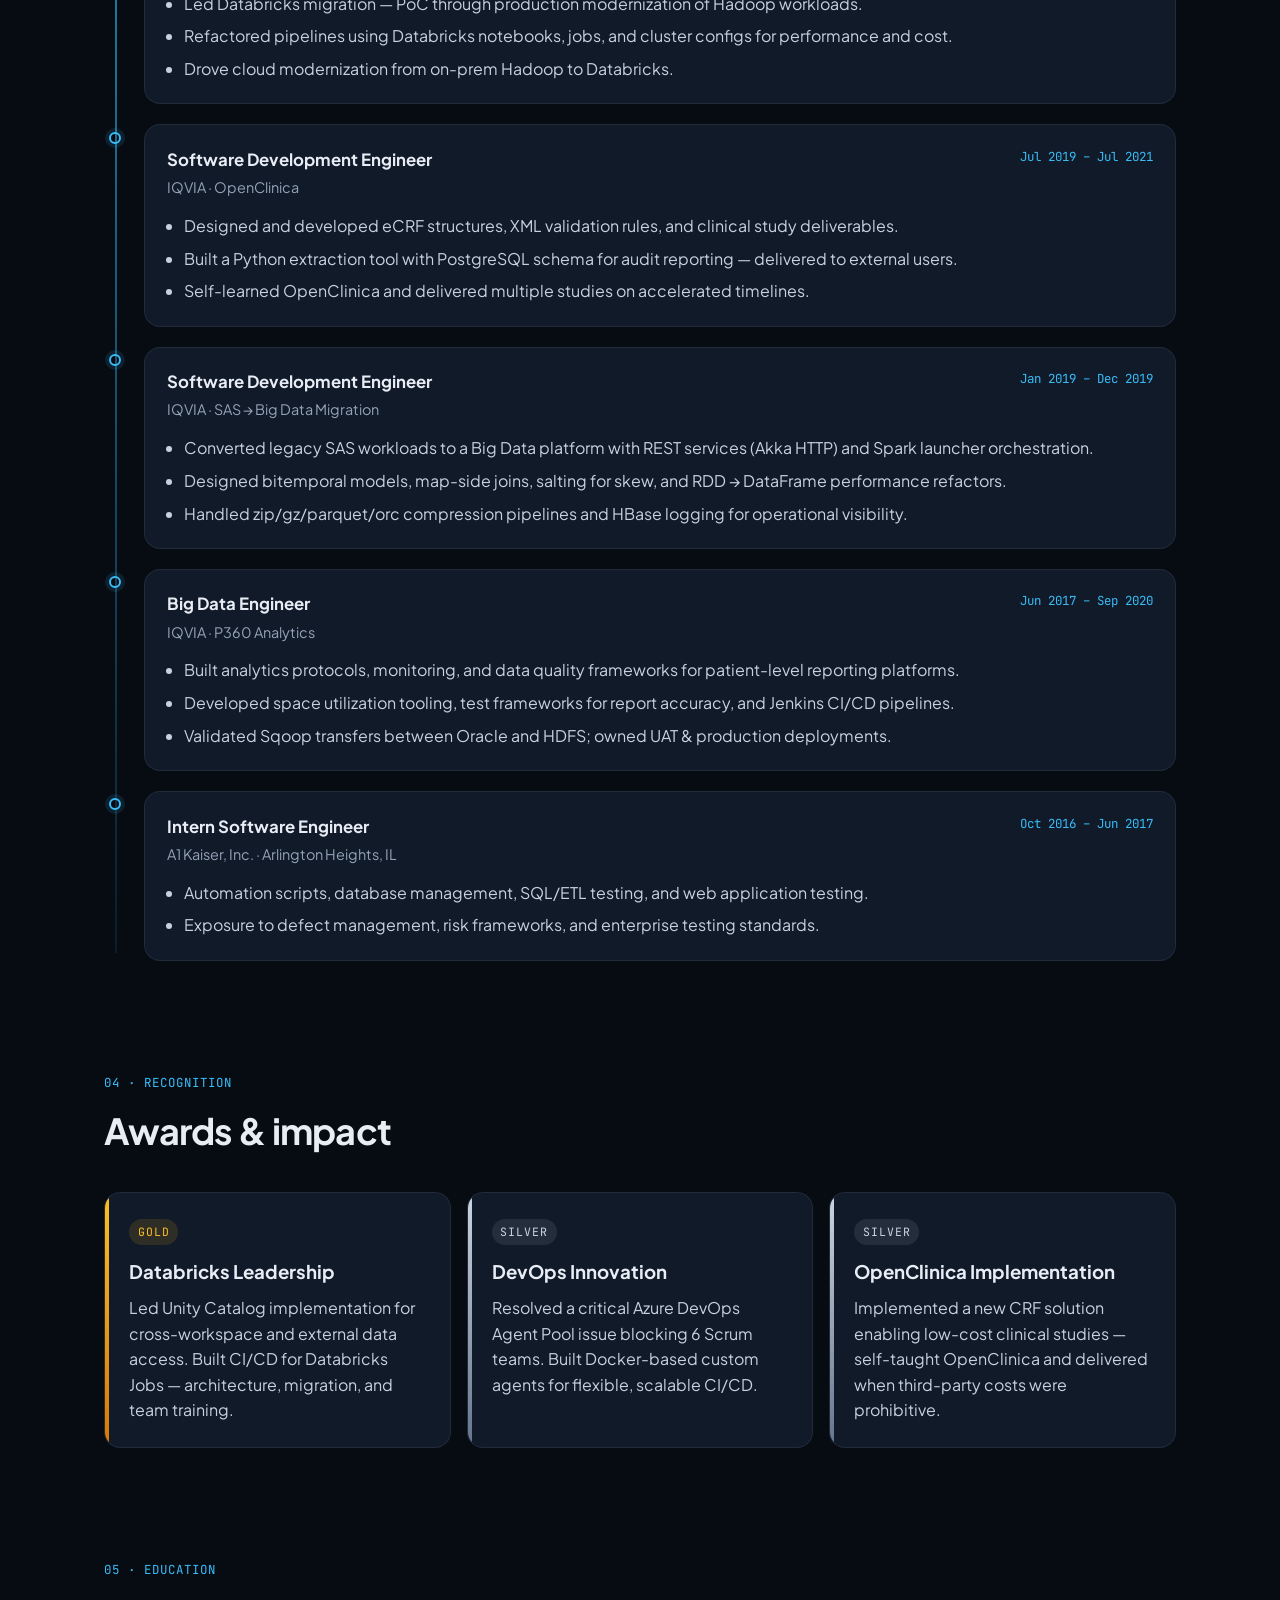
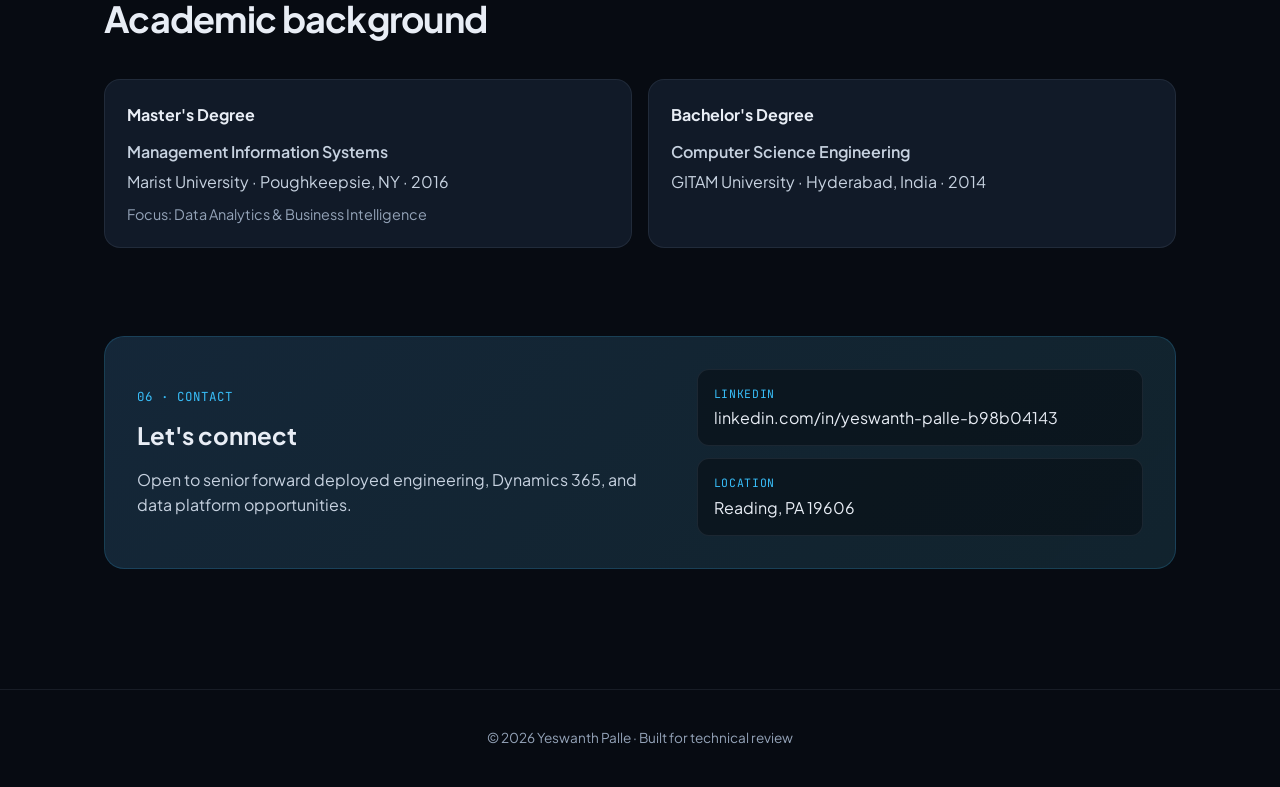
==== commit 12f9879f: "my changes" ====
--- a/index.html
+++ b/index.html
@@ -20,7 +20,7 @@
     <a class="brand" href="#top">YP</a>
     <nav class="nav" aria-label="Primary">
       <a href="#about">About</a>
-      <a href="blog/index.html">Writing</a>
+      <a href="blog/index.html">Blogs</a>
       <a href="#skills">Skills</a>
       <a href="#experience">Experience</a>
       <a href="#awards">Awards</a>
